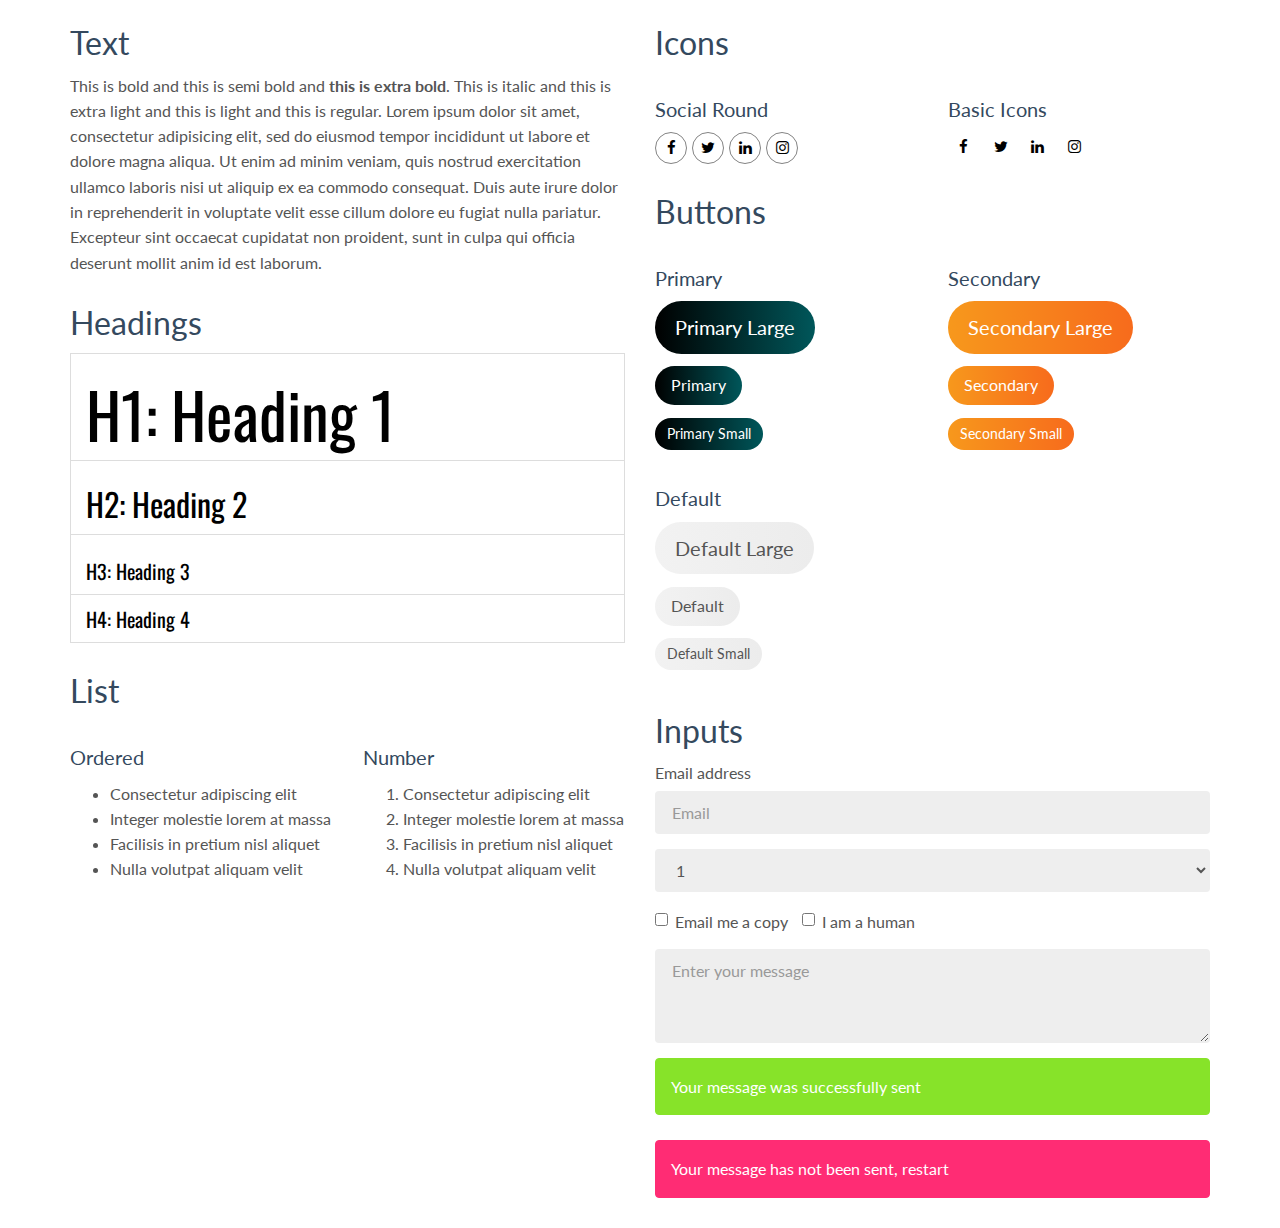
==== components.html @ 06202dc5 "Trusted Landscape Construction" ====
<!DOCTYPE html>
<html lang="en">

<head>
  <meta charset="UTF-8">
  <meta content="IE=edge" http-equiv="X-UA-Compatible">
  <meta content="width=device-width,initial-scale=1" name="viewport">
  <meta content="description" name="description">
  <meta name="google" content="notranslate" />
  <meta content="Mashup templates have been developped by Orson.io team" name="author">

  <!-- Disable tap highlight on IE -->
  <meta name="msapplication-tap-highlight" content="no">
  
  <link rel="apple-touch-icon" sizes="180x180" href="./assets/apple-icon-180x180.png">
  <link href="./assets/favicon.ico" rel="icon">

  <title>Title page</title>  

<link href="./main.d8e0d294.css" rel="stylesheet"></head>

<body class="white">


<!-- Add your site or app content here -->
  <div class="container">
    <div class="row">
      <div class="col-xs-12 col-md-6">

        <div class="template-example">
          <h2 class="template-title-example">Text</h2>
          <p>This is bold and this is semi bold and <b>this is extra bold</b>. This is italic and this is extra light and this is light
          and this is regular. Lorem ipsum dolor sit amet, consectetur adipisicing elit, sed do eiusmod
          tempor incididunt ut labore et dolore magna aliqua. Ut enim ad minim veniam,
          quis nostrud exercitation ullamco laboris nisi ut aliquip ex ea commodo
          consequat. Duis aute irure dolor in reprehenderit in voluptate velit esse
          cillum dolore eu fugiat nulla pariatur. Excepteur sint occaecat cupidatat non
          proident, sunt in culpa qui officia deserunt mollit anim id est laborum.
          </p>
        </div>

        <div class="template-example">
          <h2 class="template-title-example">Headings</h2>
          
          <table class="table table-bordered">
            <tr><td><h1>H1: Heading 1</h1></td></tr>
            <tr><td><h2>H2: Heading 2</h2></td></tr>
            <tr><td><h3>H3: Heading 3</h3></td></tr>
            <tr><td><h4>H4: Heading 4</h4></td></tr>
          </table>
          
        </div>

        
        <div class="template-example">
          <h2 class="template-title-example">List</h2>
          <div class="row">
            <div class="col-md-6">
              <h3 class="template-title-example">Ordered</h3>
              <ul>
                <li>Consectetur adipiscing elit</li>
                <li>Integer molestie lorem at massa</li>
                <li>Facilisis in pretium nisl aliquet</li>
                <li>Nulla volutpat aliquam velit</li>
              </ul>
            </div>
            <div class="col-md-6">
              <h3 class="template-title-example">Number</h3>
              <ol>
                <li>Consectetur adipiscing elit</li>
                <li>Integer molestie lorem at massa</li>
                <li>Facilisis in pretium nisl aliquet</li>
                <li>Nulla volutpat aliquam velit</li>
              </ol>
            </div>
          </div>
        </div>
        
      </div>

      <div class="col-xs-12 col-md-6">
        <div class="template-example">
          <h2 class="template-title-example">Icons</h2>
          
          <div class="row">
            <div class="col-md-6">
              <h3 class="template-title-example">Social Round</h2>
              <ul class="list-icons">
                <li>
                  <a href="" class="social-round-icon fa-icon">
                    <i class="fa fa-facebook"></i>
                  </a>
                </li>
                <li>
                  <a href="" class="social-round-icon fa-icon">
                    <i class="fa fa-twitter"></i>
                  </a>
                </li>
                <li>
                  <a href="" class="social-round-icon fa-icon">
                    <i class="fa fa-linkedin"></i>
                  </a>
                </li>
                <li>
                  <a href="" class="social-round-icon fa-icon">
                    <i class="fa fa-instagram"></i>
                  </a>
                </li>
              </ul>
            </div>
            <div class="col-md-6">
               <h3 class="template-title-example">Basic Icons</h2>
                <ul class="list-icons">
                  <li>
                    <span class="fa-icon">
                      <i class="fa fa-facebook"></i>
                    </span>
                  </li>
                  <li>
                    <span class="fa-icon">
                      <i class="fa fa-twitter"></i>
                    </span>
                  </li>
                  <li>
                    <span class="fa-icon">
                      <i class="fa fa-linkedin"></i>
                    </span>
                  </li>
                  <li>
                    <span class="fa-icon">
                      <i class="fa fa-instagram"></i>
                    </span>
                  </li>
                </ul>
            </div>

          </div>


          


        </div>

        <div class="template-example">
          <h2 class="template-title-example">Buttons</h2>
          <div class="row">
            <div class="col-md-6">
              <h3 class="template-title-example">Primary</h2>
              <div class="row">
                  <div class="col-md-6">
                  <p><a href="" class="btn btn-primary btn-lg">Primary Large</a></p>
                  <p><a href="" class="btn btn-primary">Primary </a></p>
                  <p><a href="" class="btn btn-primary btn-sm">Primary Small</a></p>
                </div>
              </div>

              <h3 class="template-title-example">Default</h2>
              <div class="row">
                  <div class="col-md-6">
                  <p><a href="" class="btn btn-default btn-lg">Default Large</a></p>
                  <p><a href="" class="btn btn-default">Default </a></p>
                  <p><a href="" class="btn btn-default btn-sm">Default Small</a></p>
                </div>
              </div>

            </div>

            <div class="col-md-6">
              <h3 class="template-title-example">Secondary</h2>
              <div class="row">
                  <div class="col-md-6">
                  <p><a href="" class="btn btn-info btn-lg">Secondary Large</a></p>
                  <p><a href="" class="btn btn-info">Secondary </a></p>
                  <p><a href="" class="btn btn-info btn-sm">Secondary Small</a></p>
                </div>
              </div>
            </div>
          </div>
        </div>
        
        <div class="template-example">
          <h2 class="template-title-example">Inputs</h2>

            <div class="form-group">
              <label for="exampleInputEmail1">Email address</label>
              <input type="email" class="form-control" id="exampleInputEmail1" placeholder="Email">
            </div>

            <div class="form-group">
              <select class="form-control">
                <option>1</option>
                <option>2</option>
                <option>3</option>
                <option>4</option>
                <option>5</option>
              </select>
            </div>

            <div class="form-group">
              <label class="checkbox-inline">
                <input 
                type="checkbox" id="inlineCheckbox1" value="option1"> Email me a copy
              </label>
              <label class="checkbox-inline">
                <input type="checkbox" id="inlineCheckbox2" value="option2"> I am a human
              </label>
            </div>

            <div class="form-group">
              <textarea class="form-control" rows="3" placeholder="Enter your message"></textarea>
            </div>
            
            <div class="alert alert-success" role="alert">Your message was successfully sent</div>
            <div class="alert alert-danger" role="alert">Your message has not been sent, restart</div>
        </div>




      </div>
    </div>
  </div>

<script type="text/javascript" src="./main.bc58148c.js"></script>
---- main.d8e0d294.css ----
@import url(https://fonts.googleapis.com/css?family=Lato:400,700|Oswald);
@import url(https://maxcdn.bootstrapcdn.com/font-awesome/4.7.0/css/font-awesome.min.css);

/*!
 * Bootstrap v3.3.7 (http://getbootstrap.com)
 * Copyright 2011-2016 Twitter, Inc.
 * Licensed under MIT (https://github.com/twbs/bootstrap/blob/master/LICENSE)
 */


/*! normalize.css v3.0.3 | MIT License | github.com/necolas/normalize.css */

html {
    font-family: sans-serif;
    -ms-text-size-adjust: 100%;
    -webkit-text-size-adjust: 100%
}

body {
    margin: 0
}

article,
aside,
details,
figcaption,
figure,
footer,
header,
hgroup,
main,
menu,
nav,
section,
summary {
    display: block
}

audio,
canvas,
progress,
video {
    display: inline-block;
    vertical-align: baseline
}

audio:not([controls]) {
    display: none;
    height: 0
}

[hidden],
template {
    display: none
}

a {
    background-color: transparent
}

a:active,
a:hover {
    outline: 0
}

abbr[title] {
    border-bottom: 1px dotted
}

b,
strong {
    font-weight: 700
}

dfn {
    font-style: italic
}

h1 {
    font-size: 2em;
    margin: .67em 0
}

mark {
    background: #ff0;
    color: #000
}

small {
    font-size: 80%
}

sub,
sup {
    font-size: 75%;
    line-height: 0;
    position: relative;
    vertical-align: baseline
}

sup {
    top: -.5em
}

sub {
    bottom: -.25em
}

img {
    border: 0
}

svg:not(:root) {
    overflow: hidden
}

figure {
    margin: 1em 40px
}

hr {
    box-sizing: content-box;
    height: 0
}

pre {
    overflow: auto
}

code,
kbd,
pre,
samp {
    font-family: monospace, monospace;
    font-size: 1em
}

button,
input,
optgroup,
select,
textarea {
    color: inherit;
    font: inherit;
    margin: 0
}

button {
    overflow: visible
}

button,
select {
    text-transform: none
}

button,
html input[type=button],
input[type=reset],
input[type=submit] {
    -webkit-appearance: button;
    cursor: pointer
}

button[disabled],
html input[disabled] {
    cursor: default
}

button::-moz-focus-inner,
input::-moz-focus-inner {
    border: 0;
    padding: 0
}

input {
    line-height: normal
}

input[type=checkbox],
input[type=radio] {
    box-sizing: border-box;
    padding: 0
}

input[type=number]::-webkit-inner-spin-button,
input[type=number]::-webkit-outer-spin-button {
    height: auto
}

input[type=search] {
    -webkit-appearance: textfield;
    box-sizing: content-box
}

input[type=search]::-webkit-search-cancel-button,
input[type=search]::-webkit-search-decoration {
    -webkit-appearance: none
}

fieldset {
    border: 1px solid silver;
    margin: 0 2px;
    padding: .35em .625em .75em
}

textarea {
    overflow: auto
}

optgroup {
    font-weight: 700
}

table {
    border-collapse: collapse;
    border-spacing: 0
}

td,
th {
    padding: 0
}


/*! Source: https://github.com/h5bp/html5-boilerplate/blob/master/src/css/main.css */

@media print {
    *,
    :after,
    :before {
        background: transparent!important;
        color: #000!important;
        box-shadow: none!important;
        text-shadow: none!important
    }
    a,
    a:visited {
        text-decoration: underline
    }
    a[href]:after {
        content: " (" attr(href) ")"
    }
    abbr[title]:after {
        content: " (" attr(title) ")"
    }
    a[href^="#"]:after,
    a[href^="javascript:"]:after {
        content: ""
    }
    blockquote,
    pre {
        border: 1px solid #999;
        page-break-inside: avoid
    }
    thead {
        display: table-header-group
    }
    img,
    tr {
        page-break-inside: avoid
    }
    img {
        max-width: 100%!important
    }
    h2,
    h3,
    p {
        orphans: 3;
        widows: 3
    }
    h2,
    h3 {
        page-break-after: avoid
    }
    .navbar {
        display: none
    }
    .btn>.caret,
    .dropup>.btn>.caret {
        border-top-color: #000!important
    }
    .label {
        border: 1px solid #000
    }
    .table {
        border-collapse: collapse!important
    }
    .table td,
    .table th {
        background-color: #fff!important
    }
    .table-bordered td,
    .table-bordered th {
        border: 1px solid #ddd!important
    }
}

*,
:after,
:before {
    -webkit-box-sizing: border-box;
    -moz-box-sizing: border-box;
    box-sizing: border-box
}

html {
    font-size: 10px;
    -webkit-tap-highlight-color: transparent
}

body {
    font-family: Lato, Helvetica, Arial, sans-serif;
    font-size: 16px;
    line-height: 1.58;
    color: #555;
    background-color: #fff
}

button,
input,
select,
textarea {
    font-family: inherit;
    font-size: inherit;
    line-height: inherit
}

a {
    color: #ff0060;
    text-decoration: none
}

a:focus,
a:hover {
    color: #b30043;
    text-decoration: underline
}

a:focus {
    outline: 5px auto -webkit-focus-ring-color;
    outline-offset: -2px
}

figure {
    margin: 0
}

img {
    vertical-align: middle
}

.img-responsive {
    display: block;
    max-width: 100%;
    height: auto
}

.img-rounded {
    border-radius: 6px
}

.img-thumbnail {
    padding: 4px;
    line-height: 1.58;
    background-color: #fff;
    border: 1px solid #ddd;
    border-radius: 4px;
    -webkit-transition: all .2s ease-in-out;
    -o-transition: all .2s ease-in-out;
    transition: all .2s ease-in-out;
    display: inline-block;
    max-width: 100%;
    height: auto
}

.img-circle {
    border-radius: 50%
}

hr {
    margin-top: 25px;
    margin-bottom: 25px;
    border: 0;
    border-top: 1px solid #eee
}

.sr-only {
    position: absolute;
    width: 1px;
    height: 1px;
    margin: -1px;
    padding: 0;
    overflow: hidden;
    clip: rect(0, 0, 0, 0);
    border: 0
}

.sr-only-focusable:active,
.sr-only-focusable:focus {
    position: static;
    width: auto;
    height: auto;
    margin: 0;
    overflow: visible;
    clip: auto
}

[role=button] {
    cursor: pointer
}

.h1,
.h2,
.h3,
.h4,
.h5,
.h6,
h1,
h2,
h3,
h4,
h5,
h6 {
    font-family: Oswald, Helvetica, Arial, sans-serif;
    font-weight: 400;
    line-height: 1.1;
    color: #000
}

.h1 .small,
.h1 small,
.h2 .small,
.h2 small,
.h3 .small,
.h3 small,
.h4 .small,
.h4 small,
.h5 .small,
.h5 small,
.h6 .small,
.h6 small,
h1 .small,
h1 small,
h2 .small,
h2 small,
h3 .small,
h3 small,
h4 .small,
h4 small,
h5 .small,
h5 small,
h6 .small,
h6 small {
    font-weight: 400;
    line-height: 1;
    color: #777
}

.h1,
.h2,
.h3,
h1,
h2,
h3 {
    margin-top: 25px;
    margin-bottom: 12.5px
}

.h1 .small,
.h1 small,
.h2 .small,
.h2 small,
.h3 .small,
.h3 small,
h1 .small,
h1 small,
h2 .small,
h2 small,
h3 .small,
h3 small {
    font-size: 65%
}

.h4,
.h5,
.h6,
h4,
h5,
h6 {
    margin-top: 12.5px;
    margin-bottom: 12.5px
}

.h4 .small,
.h4 small,
.h5 .small,
.h5 small,
.h6 .small,
.h6 small,
h4 .small,
h4 small,
h5 .small,
h5 small,
h6 .small,
h6 small {
    font-size: 75%
}

.h1,
h1 {
    font-size: 63px
}

.h2,
h2 {
    font-size: 27px
}

.h3,
.h4,
h3,
h4 {
    font-size: 20px
}

.h5,
h5 {
    font-size: 18px
}

.h6,
h6 {
    font-size: 14px
}

p {
    margin: 0 0 12.5px
}

.lead {
    margin-bottom: 25px;
    font-size: 18px;
    font-weight: 300;
    line-height: 1.4
}

@media (min-width:768px) {
    .lead {
        font-size: 24px
    }
}

.small,
small {
    font-size: 87%
}

.mark,
mark {
    background-color: #fcf8e3;
    padding: .2em
}

.text-left {
    text-align: left
}

.text-right {
    text-align: right
}

.text-center {
    text-align: center
}

.text-justify {
    text-align: justify
}

.text-nowrap {
    white-space: nowrap
}

.text-lowercase {
    text-transform: lowercase
}

.initialism,
.text-uppercase {
    text-transform: uppercase
}

.text-capitalize {
    text-transform: capitalize
}

.text-muted {
    color: #777
}

.text-primary {
    color: #ff0060
}

a.text-primary:focus,
a.text-primary:hover {
    color: #cc004d
}

.text-success {
    color: #fff
}

a.text-success:focus,
a.text-success:hover {
    color: #e6e6e6
}

.text-info {
    color: #31708f
}

a.text-info:focus,
a.text-info:hover {
    color: #245269
}

.text-warning {
    color: #8a6d3b
}

a.text-warning:focus,
a.text-warning:hover {
    color: #66512c
}

.text-danger {
    color: #fff
}

a.text-danger:focus,
a.text-danger:hover {
    color: #e6e6e6
}

.bg-primary {
    color: #fff;
    background-color: #ff0060
}

a.bg-primary:focus,
a.bg-primary:hover {
    background-color: #cc004d
}

.bg-success {
    background-color: #87e329
}

a.bg-success:focus,
a.bg-success:hover {
    background-color: #6dc019
}

.bg-info {
    background-color: #d9edf7
}

a.bg-info:focus,
a.bg-info:hover {
    background-color: #afd9ee
}

.bg-warning {
    background-color: #fcf8e3
}

a.bg-warning:focus,
a.bg-warning:hover {
    background-color: #f7ecb5
}

.bg-danger {
    background-color: #ff2c74
}

a.bg-danger:focus,
a.bg-danger:hover {
    background-color: #f80055
}

.page-header {
    padding-bottom: 11.5px;
    margin: 50px 0 25px;
    border-bottom: 1px solid #eee
}

ol,
ul {
    margin-top: 0;
    margin-bottom: 12.5px
}

ol ol,
ol ul,
ul ol,
ul ul {
    margin-bottom: 0
}

.list-inline,
.list-unstyled {
    padding-left: 0;
    list-style: none
}

.list-inline {
    margin-left: -5px
}

.list-inline>li {
    display: inline-block;
    padding-left: 5px;
    padding-right: 5px
}

dl {
    margin-top: 0;
    margin-bottom: 25px
}

dd,
dt {
    line-height: 1.58
}

dt {
    font-weight: 700
}

dd {
    margin-left: 0
}

.dl-horizontal dd:after,
.dl-horizontal dd:before {
    content: " ";
    display: table
}

.dl-horizontal dd:after {
    clear: both
}

@media (min-width:768px) {
    .dl-horizontal dt {
        float: left;
        width: 160px;
        clear: left;
        text-align: right;
        overflow: hidden;
        text-overflow: ellipsis;
        white-space: nowrap
    }
    .dl-horizontal dd {
        margin-left: 180px
    }
}

abbr[data-original-title],
abbr[title] {
    cursor: help;
    border-bottom: 1px dotted #777
}

.initialism {
    font-size: 90%
}

blockquote {
    padding: 12.5px 25px;
    margin: 0 0 25px;
    font-size: 20px;
    border-left: 5px solid #eee
}

blockquote ol:last-child,
blockquote p:last-child,
blockquote ul:last-child {
    margin-bottom: 0
}

blockquote .small,
blockquote footer,
blockquote small {
    display: block;
    font-size: 80%;
    line-height: 1.58;
    color: #777
}

blockquote .small:before,
blockquote footer:before,
blockquote small:before {
    content: "\2014   \A0"
}

.blockquote-reverse,
blockquote.pull-right {
    padding-right: 15px;
    padding-left: 0;
    border-right: 5px solid #eee;
    border-left: 0;
    text-align: right
}

.blockquote-reverse .small:before,
.blockquote-reverse footer:before,
.blockquote-reverse small:before,
blockquote.pull-right .small:before,
blockquote.pull-right footer:before,
blockquote.pull-right small:before {
    content: ""
}

.blockquote-reverse .small:after,
.blockquote-reverse footer:after,
.blockquote-reverse small:after,
blockquote.pull-right .small:after,
blockquote.pull-right footer:after,
blockquote.pull-right small:after {
    content: "\A0   \2014"
}

address {
    margin-bottom: 25px;
    font-style: normal;
    line-height: 1.58
}

code,
kbd,
pre,
samp {
    font-family: Menlo, Monaco, Consolas, Courier New, monospace
}

code {
    color: #c7254e;
    background-color: #f9f2f4;
    border-radius: 4px
}

code,
kbd {
    padding: 2px 4px;
    font-size: 90%
}

kbd {
    color: #fff;
    background-color: #333;
    border-radius: 3px;
    box-shadow: inset 0 -1px 0 rgba(0, 0, 0, .25)
}

kbd kbd {
    padding: 0;
    font-size: 100%;
    font-weight: 700;
    box-shadow: none
}

pre {
    display: block;
    padding: 12px;
    margin: 0 0 12.5px;
    font-size: 15px;
    line-height: 1.58;
    word-break: break-all;
    word-wrap: break-word;
    color: #333;
    background-color: #f5f5f5;
    border: 1px solid #ccc;
    border-radius: 4px
}

pre code {
    padding: 0;
    font-size: inherit;
    color: inherit;
    white-space: pre-wrap;
    background-color: transparent;
    border-radius: 0
}

.pre-scrollable {
    max-height: 340px;
    overflow-y: scroll
}

.container {
    margin-right: auto;
    margin-left: auto;
    padding-left: 15px;
    padding-right: 15px
}

.container:after,
.container:before {
    content: " ";
    display: table
}

.container:after {
    clear: both
}

@media (min-width:768px) {
    .container {
        width: 750px
    }
}

@media (min-width:992px) {
    .container {
        width: 970px
    }
}

@media (min-width:1200px) {
    .container {
        width: 1170px
    }
}

.container-fluid {
    margin-right: auto;
    margin-left: auto;
    padding-left: 15px;
    padding-right: 15px
}

.container-fluid:after,
.container-fluid:before {
    content: " ";
    display: table
}

.container-fluid:after {
    clear: both
}

.row {
    margin-left: -15px;
    margin-right: -15px
}

.row:after,
.row:before {
    content: " ";
    display: table
}

.row:after {
    clear: both
}

.col-lg-1,
.col-lg-2,
.col-lg-3,
.col-lg-4,
.col-lg-5,
.col-lg-6,
.col-lg-7,
.col-lg-8,
.col-lg-9,
.col-lg-10,
.col-lg-11,
.col-lg-12,
.col-md-1,
.col-md-2,
.col-md-3,
.col-md-4,
.col-md-5,
.col-md-6,
.col-md-7,
.col-md-8,
.col-md-9,
.col-md-10,
.col-md-11,
.col-md-12,
.col-sm-1,
.col-sm-2,
.col-sm-3,
.col-sm-4,
.col-sm-5,
.col-sm-6,
.col-sm-7,
.col-sm-8,
.col-sm-9,
.col-sm-10,
.col-sm-11,
.col-sm-12,
.col-xs-1,
.col-xs-2,
.col-xs-3,
.col-xs-4,
.col-xs-5,
.col-xs-6,
.col-xs-7,
.col-xs-8,
.col-xs-9,
.col-xs-10,
.col-xs-11,
.col-xs-12 {
    position: relative;
    min-height: 1px;
    padding-left: 15px;
    padding-right: 15px
}

.col-xs-1,
.col-xs-2,
.col-xs-3,
.col-xs-4,
.col-xs-5,
.col-xs-6,
.col-xs-7,
.col-xs-8,
.col-xs-9,
.col-xs-10,
.col-xs-11,
.col-xs-12 {
    float: left
}

.col-xs-1 {
    width: 8.33333%
}

.col-xs-2 {
    width: 16.66667%
}

.col-xs-3 {
    width: 25%
}

.col-xs-4 {
    width: 33.33333%
}

.col-xs-5 {
    width: 41.66667%
}

.col-xs-6 {
    width: 50%
}

.col-xs-7 {
    width: 58.33333%
}

.col-xs-8 {
    width: 66.66667%
}

.col-xs-9 {
    width: 75%
}

.col-xs-10 {
    width: 83.33333%
}

.col-xs-11 {
    width: 91.66667%
}

.col-xs-12 {
    width: 100%
}

.col-xs-pull-0 {
    right: auto
}

.col-xs-pull-1 {
    right: 8.33333%
}

.col-xs-pull-2 {
    right: 16.66667%
}

.col-xs-pull-3 {
    right: 25%
}

.col-xs-pull-4 {
    right: 33.33333%
}

.col-xs-pull-5 {
    right: 41.66667%
}

.col-xs-pull-6 {
    right: 50%
}

.col-xs-pull-7 {
    right: 58.33333%
}

.col-xs-pull-8 {
    right: 66.66667%
}

.col-xs-pull-9 {
    right: 75%
}

.col-xs-pull-10 {
    right: 83.33333%
}

.col-xs-pull-11 {
    right: 91.66667%
}

.col-xs-pull-12 {
    right: 100%
}

.col-xs-push-0 {
    left: auto
}

.col-xs-push-1 {
    left: 8.33333%
}

.col-xs-push-2 {
    left: 16.66667%
}

.col-xs-push-3 {
    left: 25%
}

.col-xs-push-4 {
    left: 33.33333%
}

.col-xs-push-5 {
    left: 41.66667%
}

.col-xs-push-6 {
    left: 50%
}

.col-xs-push-7 {
    left: 58.33333%
}

.col-xs-push-8 {
    left: 66.66667%
}

.col-xs-push-9 {
    left: 75%
}

.col-xs-push-10 {
    left: 83.33333%
}

.col-xs-push-11 {
    left: 91.66667%
}

.col-xs-push-12 {
    left: 100%
}

.col-xs-offset-0 {
    margin-left: 0
}

.col-xs-offset-1 {
    margin-left: 8.33333%
}

.col-xs-offset-2 {
    margin-left: 16.66667%
}

.col-xs-offset-3 {
    margin-left: 25%
}

.col-xs-offset-4 {
    margin-left: 33.33333%
}

.col-xs-offset-5 {
    margin-left: 41.66667%
}

.col-xs-offset-6 {
    margin-left: 50%
}

.col-xs-offset-7 {
    margin-left: 58.33333%
}

.col-xs-offset-8 {
    margin-left: 66.66667%
}

.col-xs-offset-9 {
    margin-left: 75%
}

.col-xs-offset-10 {
    margin-left: 83.33333%
}

.col-xs-offset-11 {
    margin-left: 91.66667%
}

.col-xs-offset-12 {
    margin-left: 100%
}

@media (min-width:768px) {
    .col-sm-1,
    .col-sm-2,
    .col-sm-3,
    .col-sm-4,
    .col-sm-5,
    .col-sm-6,
    .col-sm-7,
    .col-sm-8,
    .col-sm-9,
    .col-sm-10,
    .col-sm-11,
    .col-sm-12 {
        float: left
    }
    .col-sm-1 {
        width: 8.33333%
    }
    .col-sm-2 {
        width: 16.66667%
    }
    .col-sm-3 {
        width: 25%
    }
    .col-sm-4 {
        width: 33.33333%
    }
    .col-sm-5 {
        width: 41.66667%
    }
    .col-sm-6 {
        width: 50%
    }
    .col-sm-7 {
        width: 58.33333%
    }
    .col-sm-8 {
        width: 66.66667%
    }
    .col-sm-9 {
        width: 75%
    }
    .col-sm-10 {
        width: 83.33333%
    }
    .col-sm-11 {
        width: 91.66667%
    }
    .col-sm-12 {
        width: 100%
    }
    .col-sm-pull-0 {
        right: auto
    }
    .col-sm-pull-1 {
        right: 8.33333%
    }
    .col-sm-pull-2 {
        right: 16.66667%
    }
    .col-sm-pull-3 {
        right: 25%
    }
    .col-sm-pull-4 {
        right: 33.33333%
    }
    .col-sm-pull-5 {
        right: 41.66667%
    }
    .col-sm-pull-6 {
        right: 50%
    }
    .col-sm-pull-7 {
        right: 58.33333%
    }
    .col-sm-pull-8 {
        right: 66.66667%
    }
    .col-sm-pull-9 {
        right: 75%
    }
    .col-sm-pull-10 {
        right: 83.33333%
    }
    .col-sm-pull-11 {
        right: 91.66667%
    }
    .col-sm-pull-12 {
        right: 100%
    }
    .col-sm-push-0 {
        left: auto
    }
    .col-sm-push-1 {
        left: 8.33333%
    }
    .col-sm-push-2 {
        left: 16.66667%
    }
    .col-sm-push-3 {
        left: 25%
    }
    .col-sm-push-4 {
        left: 33.33333%
    }
    .col-sm-push-5 {
        left: 41.66667%
    }
    .col-sm-push-6 {
        left: 50%
    }
    .col-sm-push-7 {
        left: 58.33333%
    }
    .col-sm-push-8 {
        left: 66.66667%
    }
    .col-sm-push-9 {
        left: 75%
    }
    .col-sm-push-10 {
        left: 83.33333%
    }
    .col-sm-push-11 {
        left: 91.66667%
    }
    .col-sm-push-12 {
        left: 100%
    }
    .col-sm-offset-0 {
        margin-left: 0
    }
    .col-sm-offset-1 {
        margin-left: 8.33333%
    }
    .col-sm-offset-2 {
        margin-left: 16.66667%
    }
    .col-sm-offset-3 {
        margin-left: 25%
    }
    .col-sm-offset-4 {
        margin-left: 33.33333%
    }
    .col-sm-offset-5 {
        margin-left: 41.66667%
    }
    .col-sm-offset-6 {
        margin-left: 50%
    }
    .col-sm-offset-7 {
        margin-left: 58.33333%
    }
    .col-sm-offset-8 {
        margin-left: 66.66667%
    }
    .col-sm-offset-9 {
        margin-left: 75%
    }
    .col-sm-offset-10 {
        margin-left: 83.33333%
    }
    .col-sm-offset-11 {
        margin-left: 91.66667%
    }
    .col-sm-offset-12 {
        margin-left: 100%
    }
}

@media (min-width:992px) {
    .col-md-1,
    .col-md-2,
    .col-md-3,
    .col-md-4,
    .col-md-5,
    .col-md-6,
    .col-md-7,
    .col-md-8,
    .col-md-9,
    .col-md-10,
    .col-md-11,
    .col-md-12 {
        float: left
    }
    .col-md-1 {
        width: 8.33333%
    }
    .col-md-2 {
        width: 16.66667%
    }
    .col-md-3 {
        width: 25%
    }
    .col-md-4 {
        width: 33.33333%
    }
    .col-md-5 {
        width: 41.66667%
    }
    .col-md-6 {
        width: 50%
    }
    .col-md-7 {
        width: 58.33333%
    }
    .col-md-8 {
        width: 66.66667%
    }
    .col-md-9 {
        width: 75%
    }
    .col-md-10 {
        width: 83.33333%
    }
    .col-md-11 {
        width: 91.66667%
    }
    .col-md-12 {
        width: 100%
    }
    .col-md-pull-0 {
        right: auto
    }
    .col-md-pull-1 {
        right: 8.33333%
    }
    .col-md-pull-2 {
        right: 16.66667%
    }
    .col-md-pull-3 {
        right: 25%
    }
    .col-md-pull-4 {
        right: 33.33333%
    }
    .col-md-pull-5 {
        right: 41.66667%
    }
    .col-md-pull-6 {
        right: 50%
    }
    .col-md-pull-7 {
        right: 58.33333%
    }
    .col-md-pull-8 {
        right: 66.66667%
    }
    .col-md-pull-9 {
        right: 75%
    }
    .col-md-pull-10 {
        right: 83.33333%
    }
    .col-md-pull-11 {
        right: 91.66667%
    }
    .col-md-pull-12 {
        right: 100%
    }
    .col-md-push-0 {
        left: auto
    }
    .col-md-push-1 {
        left: 8.33333%
    }
    .col-md-push-2 {
        left: 16.66667%
    }
    .col-md-push-3 {
        left: 25%
    }
    .col-md-push-4 {
        left: 33.33333%
    }
    .col-md-push-5 {
        left: 41.66667%
    }
    .col-md-push-6 {
        left: 50%
    }
    .col-md-push-7 {
        left: 58.33333%
    }
    .col-md-push-8 {
        left: 66.66667%
    }
    .col-md-push-9 {
        left: 75%
    }
    .col-md-push-10 {
        left: 83.33333%
    }
    .col-md-push-11 {
        left: 91.66667%
    }
    .col-md-push-12 {
        left: 100%
    }
    .col-md-offset-0 {
        margin-left: 0
    }
    .col-md-offset-1 {
        margin-left: 8.33333%
    }
    .col-md-offset-2 {
        margin-left: 16.66667%
    }
    .col-md-offset-3 {
        margin-left: 25%
    }
    .col-md-offset-4 {
        margin-left: 33.33333%
    }
    .col-md-offset-5 {
        margin-left: 41.66667%
    }
    .col-md-offset-6 {
        margin-left: 50%
    }
    .col-md-offset-7 {
        margin-left: 58.33333%
    }
    .col-md-offset-8 {
        margin-left: 66.66667%
    }
    .col-md-offset-9 {
        margin-left: 75%
    }
    .col-md-offset-10 {
        margin-left: 83.33333%
    }
    .col-md-offset-11 {
        margin-left: 91.66667%
    }
    .col-md-offset-12 {
        margin-left: 100%
    }
}

@media (min-width:1200px) {
    .col-lg-1,
    .col-lg-2,
    .col-lg-3,
    .col-lg-4,
    .col-lg-5,
    .col-lg-6,
    .col-lg-7,
    .col-lg-8,
    .col-lg-9,
    .col-lg-10,
    .col-lg-11,
    .col-lg-12 {
        float: left
    }
    .col-lg-1 {
        width: 8.33333%
    }
    .col-lg-2 {
        width: 16.66667%
    }
    .col-lg-3 {
        width: 25%
    }
    .col-lg-4 {
        width: 33.33333%
    }
    .col-lg-5 {
        width: 41.66667%
    }
    .col-lg-6 {
        width: 50%
    }
    .col-lg-7 {
        width: 58.33333%
    }
    .col-lg-8 {
        width: 66.66667%
    }
    .col-lg-9 {
        width: 75%
    }
    .col-lg-10 {
        width: 83.33333%
    }
    .col-lg-11 {
        width: 91.66667%
    }
    .col-lg-12 {
        width: 100%
    }
    .col-lg-pull-0 {
        right: auto
    }
    .col-lg-pull-1 {
        right: 8.33333%
    }
    .col-lg-pull-2 {
        right: 16.66667%
    }
    .col-lg-pull-3 {
        right: 25%
    }
    .col-lg-pull-4 {
        right: 33.33333%
    }
    .col-lg-pull-5 {
        right: 41.66667%
    }
    .col-lg-pull-6 {
        right: 50%
    }
    .col-lg-pull-7 {
        right: 58.33333%
    }
    .col-lg-pull-8 {
        right: 66.66667%
    }
    .col-lg-pull-9 {
        right: 75%
    }
    .col-lg-pull-10 {
        right: 83.33333%
    }
    .col-lg-pull-11 {
        right: 91.66667%
    }
    .col-lg-pull-12 {
        right: 100%
    }
    .col-lg-push-0 {
        left: auto
    }
    .col-lg-push-1 {
        left: 8.33333%
    }
    .col-lg-push-2 {
        left: 16.66667%
    }
    .col-lg-push-3 {
        left: 25%
    }
    .col-lg-push-4 {
        left: 33.33333%
    }
    .col-lg-push-5 {
        left: 41.66667%
    }
    .col-lg-push-6 {
        left: 50%
    }
    .col-lg-push-7 {
        left: 58.33333%
    }
    .col-lg-push-8 {
        left: 66.66667%
    }
    .col-lg-push-9 {
        left: 75%
    }
    .col-lg-push-10 {
        left: 83.33333%
    }
    .col-lg-push-11 {
        left: 91.66667%
    }
    .col-lg-push-12 {
        left: 100%
    }
    .col-lg-offset-0 {
        margin-left: 0
    }
    .col-lg-offset-1 {
        margin-left: 8.33333%
    }
    .col-lg-offset-2 {
        margin-left: 16.66667%
    }
    .col-lg-offset-3 {
        margin-left: 25%
    }
    .col-lg-offset-4 {
        margin-left: 33.33333%
    }
    .col-lg-offset-5 {
        margin-left: 41.66667%
    }
    .col-lg-offset-6 {
        margin-left: 50%
    }
    .col-lg-offset-7 {
        margin-left: 58.33333%
    }
    .col-lg-offset-8 {
        margin-left: 66.66667%
    }
    .col-lg-offset-9 {
        margin-left: 75%
    }
    .col-lg-offset-10 {
        margin-left: 83.33333%
    }
    .col-lg-offset-11 {
        margin-left: 91.66667%
    }
    .col-lg-offset-12 {
        margin-left: 100%
    }
}

table {
    background-color: transparent
}

caption {
    padding-top: 8px;
    padding-bottom: 8px;
    color: #777
}

caption,
th {
    text-align: left
}

.table {
    width: 100%;
    max-width: 100%;
    margin-bottom: 25px
}

.table>tbody>tr>td,
.table>tbody>tr>th,
.table>tfoot>tr>td,
.table>tfoot>tr>th,
.table>thead>tr>td,
.table>thead>tr>th {
    padding: 8px;
    line-height: 1.58;
    vertical-align: top;
    border-top: 1px solid #ddd
}

.table>thead>tr>th {
    vertical-align: bottom;
    border-bottom: 2px solid #ddd
}

.table>caption+thead>tr:first-child>td,
.table>caption+thead>tr:first-child>th,
.table>colgroup+thead>tr:first-child>td,
.table>colgroup+thead>tr:first-child>th,
.table>thead:first-child>tr:first-child>td,
.table>thead:first-child>tr:first-child>th {
    border-top: 0
}

.table>tbody+tbody {
    border-top: 2px solid #ddd
}

.table .table {
    background-color: #fff
}

.table-condensed>tbody>tr>td,
.table-condensed>tbody>tr>th,
.table-condensed>tfoot>tr>td,
.table-condensed>tfoot>tr>th,
.table-condensed>thead>tr>td,
.table-condensed>thead>tr>th {
    padding: 5px
}

.table-bordered,
.table-bordered>tbody>tr>td,
.table-bordered>tbody>tr>th,
.table-bordered>tfoot>tr>td,
.table-bordered>tfoot>tr>th,
.table-bordered>thead>tr>td,
.table-bordered>thead>tr>th {
    border: 1px solid #ddd
}

.table-bordered>thead>tr>td,
.table-bordered>thead>tr>th {
    border-bottom-width: 2px
}

.table-striped>tbody>tr:nth-of-type(odd) {
    background-color: #f9f9f9
}

.table-hover>tbody>tr:hover {
    background-color: #f5f5f5
}

table col[class*=col-] {
    position: static;
    float: none;
    display: table-column
}

table td[class*=col-],
table th[class*=col-] {
    position: static;
    float: none;
    display: table-cell
}

.table>tbody>tr.active>td,
.table>tbody>tr.active>th,
.table>tbody>tr>td.active,
.table>tbody>tr>th.active,
.table>tfoot>tr.active>td,
.table>tfoot>tr.active>th,
.table>tfoot>tr>td.active,
.table>tfoot>tr>th.active,
.table>thead>tr.active>td,
.table>thead>tr.active>th,
.table>thead>tr>td.active,
.table>thead>tr>th.active {
    background-color: #f5f5f5
}

.table-hover>tbody>tr.active:hover>td,
.table-hover>tbody>tr.active:hover>th,
.table-hover>tbody>tr:hover>.active,
.table-hover>tbody>tr>td.active:hover,
.table-hover>tbody>tr>th.active:hover {
    background-color: #e8e8e8
}

.table>tbody>tr.success>td,
.table>tbody>tr.success>th,
.table>tbody>tr>td.success,
.table>tbody>tr>th.success,
.table>tfoot>tr.success>td,
.table>tfoot>tr.success>th,
.table>tfoot>tr>td.success,
.table>tfoot>tr>th.success,
.table>thead>tr.success>td,
.table>thead>tr.success>th,
.table>thead>tr>td.success,
.table>thead>tr>th.success {
    background-color: #87e329
}

.table-hover>tbody>tr.success:hover>td,
.table-hover>tbody>tr.success:hover>th,
.table-hover>tbody>tr:hover>.success,
.table-hover>tbody>tr>td.success:hover,
.table-hover>tbody>tr>th.success:hover {
    background-color: #7ad61c
}

.table>tbody>tr.info>td,
.table>tbody>tr.info>th,
.table>tbody>tr>td.info,
.table>tbody>tr>th.info,
.table>tfoot>tr.info>td,
.table>tfoot>tr.info>th,
.table>tfoot>tr>td.info,
.table>tfoot>tr>th.info,
.table>thead>tr.info>td,
.table>thead>tr.info>th,
.table>thead>tr>td.info,
.table>thead>tr>th.info {
    background-color: #d9edf7
}

.table-hover>tbody>tr.info:hover>td,
.table-hover>tbody>tr.info:hover>th,
.table-hover>tbody>tr:hover>.info,
.table-hover>tbody>tr>td.info:hover,
.table-hover>tbody>tr>th.info:hover {
    background-color: #c4e3f3
}

.table>tbody>tr.warning>td,
.table>tbody>tr.warning>th,
.table>tbody>tr>td.warning,
.table>tbody>tr>th.warning,
.table>tfoot>tr.warning>td,
.table>tfoot>tr.warning>th,
.table>tfoot>tr>td.warning,
.table>tfoot>tr>th.warning,
.table>thead>tr.warning>td,
.table>thead>tr.warning>th,
.table>thead>tr>td.warning,
.table>thead>tr>th.warning {
    background-color: #fcf8e3
}

.table-hover>tbody>tr.warning:hover>td,
.table-hover>tbody>tr.warning:hover>th,
.table-hover>tbody>tr:hover>.warning,
.table-hover>tbody>tr>td.warning:hover,
.table-hover>tbody>tr>th.warning:hover {
    background-color: #faf2cc
}

.table>tbody>tr.danger>td,
.table>tbody>tr.danger>th,
.table>tbody>tr>td.danger,
.table>tbody>tr>th.danger,
.table>tfoot>tr.danger>td,
.table>tfoot>tr.danger>th,
.table>tfoot>tr>td.danger,
.table>tfoot>tr>th.danger,
.table>thead>tr.danger>td,
.table>thead>tr.danger>th,
.table>thead>tr>td.danger,
.table>thead>tr>th.danger {
    background-color: #ff2c74
}

.table-hover>tbody>tr.danger:hover>td,
.table-hover>tbody>tr.danger:hover>th,
.table-hover>tbody>tr:hover>.danger,
.table-hover>tbody>tr>td.danger:hover,
.table-hover>tbody>tr>th.danger:hover {
    background-color: #ff1363
}

.table-responsive {
    overflow-x: auto;
    min-height: .01%
}

@media screen and (max-width:767px) {
    .table-responsive {
        width: 100%;
        margin-bottom: 18.75px;
        overflow-y: hidden;
        -ms-overflow-style: -ms-autohiding-scrollbar;
        border: 1px solid #ddd
    }
    .table-responsive>.table {
        margin-bottom: 0
    }
    .table-responsive>.table>tbody>tr>td,
    .table-responsive>.table>tbody>tr>th,
    .table-responsive>.table>tfoot>tr>td,
    .table-responsive>.table>tfoot>tr>th,
    .table-responsive>.table>thead>tr>td,
    .table-responsive>.table>thead>tr>th {
        white-space: nowrap
    }
    .table-responsive>.table-bordered {
        border: 0
    }
    .table-responsive>.table-bordered>tbody>tr>td:first-child,
    .table-responsive>.table-bordered>tbody>tr>th:first-child,
    .table-responsive>.table-bordered>tfoot>tr>td:first-child,
    .table-responsive>.table-bordered>tfoot>tr>th:first-child,
    .table-responsive>.table-bordered>thead>tr>td:first-child,
    .table-responsive>.table-bordered>thead>tr>th:first-child {
        border-left: 0
    }
    .table-responsive>.table-bordered>tbody>tr>td:last-child,
    .table-responsive>.table-bordered>tbody>tr>th:last-child,
    .table-responsive>.table-bordered>tfoot>tr>td:last-child,
    .table-responsive>.table-bordered>tfoot>tr>th:last-child,
    .table-responsive>.table-bordered>thead>tr>td:last-child,
    .table-responsive>.table-bordered>thead>tr>th:last-child {
        border-right: 0
    }
    .table-responsive>.table-bordered>tbody>tr:last-child>td,
    .table-responsive>.table-bordered>tbody>tr:last-child>th,
    .table-responsive>.table-bordered>tfoot>tr:last-child>td,
    .table-responsive>.table-bordered>tfoot>tr:last-child>th {
        border-bottom: 0
    }
}

fieldset {
    margin: 0;
    min-width: 0
}

fieldset,
legend {
    padding: 0;
    border: 0
}

legend {
    display: block;
    width: 100%;
    margin-bottom: 25px;
    font-size: 24px;
    line-height: inherit;
    color: #333;
    border-bottom: 1px solid #e5e5e5
}

label {
    display: inline-block;
    max-width: 100%;
    margin-bottom: 5px;
    font-weight: 700
}

input[type=search] {
    -webkit-box-sizing: border-box;
    -moz-box-sizing: border-box;
    box-sizing: border-box
}

input[type=checkbox],
input[type=radio] {
    margin: 4px 0 0;
    margin-top: 1px\9;
    line-height: normal
}

input[type=file] {
    display: block
}

input[type=range] {
    display: block;
    width: 100%
}

select[multiple],
select[size] {
    height: auto
}

input[type=checkbox]:focus,
input[type=file]:focus,
input[type=radio]:focus {
    outline: 5px auto -webkit-focus-ring-color;
    outline-offset: -2px
}

output {
    padding-top: 9px
}

.form-control,
output {
    display: block;
    font-size: 16px;
    line-height: 1.58;
    color: #555
}

.form-control {
    width: 100%;
    height: 43px;
    padding: 8px 16px;
    background-color: #eee;
    background-image: none;
    border: 1px solid transparent;
    border-radius: 4px;
    -webkit-box-shadow: inset 0 1px 1px rgba(0, 0, 0, .075);
    box-shadow: inset 0 1px 1px rgba(0, 0, 0, .075);
    -webkit-transition: border-color .15s ease-in-out, box-shadow .15s ease-in-out;
    -o-transition: border-color ease-in-out .15s, box-shadow ease-in-out .15s;
    transition: border-color .15s ease-in-out, box-shadow .15s ease-in-out
}

.form-control:focus {
    border-color: #66afe9;
    -webkit-box-shadow: inset 0 1px 1px rgba(0, 0, 0, .075), 0 0 8px rgba(102, 175, 233, .6);
    box-shadow: inset 0 1px 1px rgba(0, 0, 0, .075), 0 0 8px rgba(102, 175, 233, .6)
}

.form-control::-moz-placeholder {
    color: #999;
    opacity: 1
}

.form-control:-ms-input-placeholder {
    color: #999
}

.form-control::-webkit-input-placeholder {
    color: #999
}

.form-control::-ms-expand {
    border: 0;
    background-color: transparent
}

.form-control[disabled],
.form-control[readonly],
fieldset[disabled] .form-control {
    background-color: #eee;
    opacity: 1
}

.form-control[disabled],
fieldset[disabled] .form-control {
    cursor: not-allowed
}

textarea.form-control {
    height: auto
}

input[type=search] {
    -webkit-appearance: none
}

@media screen and (-webkit-min-device-pixel-ratio:0) {
    input[type=date].form-control,
    input[type=datetime-local].form-control,
    input[type=month].form-control,
    input[type=time].form-control {
        line-height: 43px
    }
    .input-group-sm>.input-group-btn>input[type=date].btn,
    .input-group-sm>.input-group-btn>input[type=datetime-local].btn,
    .input-group-sm>.input-group-btn>input[type=month].btn,
    .input-group-sm>.input-group-btn>input[type=time].btn,
    .input-group-sm>input[type=date].form-control,
    .input-group-sm>input[type=date].input-group-addon,
    .input-group-sm>input[type=datetime-local].form-control,
    .input-group-sm>input[type=datetime-local].input-group-addon,
    .input-group-sm>input[type=month].form-control,
    .input-group-sm>input[type=month].input-group-addon,
    .input-group-sm>input[type=time].form-control,
    .input-group-sm>input[type=time].input-group-addon,
    .input-group-sm input[type=date],
    .input-group-sm input[type=datetime-local],
    .input-group-sm input[type=month],
    .input-group-sm input[type=time],
    input[type=date].input-sm,
    input[type=datetime-local].input-sm,
    input[type=month].input-sm,
    input[type=time].input-sm {
        line-height: 35px
    }
    .input-group-lg>.input-group-btn>input[type=date].btn,
    .input-group-lg>.input-group-btn>input[type=datetime-local].btn,
    .input-group-lg>.input-group-btn>input[type=month].btn,
    .input-group-lg>.input-group-btn>input[type=time].btn,
    .input-group-lg>input[type=date].form-control,
    .input-group-lg>input[type=date].input-group-addon,
    .input-group-lg>input[type=datetime-local].form-control,
    .input-group-lg>input[type=datetime-local].input-group-addon,
    .input-group-lg>input[type=month].form-control,
    .input-group-lg>input[type=month].input-group-addon,
    .input-group-lg>input[type=time].form-control,
    .input-group-lg>input[type=time].input-group-addon,
    .input-group-lg input[type=date],
    .input-group-lg input[type=datetime-local],
    .input-group-lg input[type=month],
    .input-group-lg input[type=time],
    input[type=date].input-lg,
    input[type=datetime-local].input-lg,
    input[type=month].input-lg,
    input[type=time].input-lg {
        line-height: 53px
    }
}

.form-group {
    margin-bottom: 15px
}

.checkbox,
.radio {
    position: relative;
    display: block;
    margin-top: 10px;
    margin-bottom: 10px
}

.checkbox label,
.radio label {
    min-height: 25px;
    padding-left: 20px;
    margin-bottom: 0;
    font-weight: 400;
    cursor: pointer
}

.checkbox-inline input[type=checkbox],
.checkbox input[type=checkbox],
.radio-inline input[type=radio],
.radio input[type=radio] {
    position: absolute;
    margin-left: -20px;
    margin-top: 4px\9
}

.checkbox+.checkbox,
.radio+.radio {
    margin-top: -5px
}

.checkbox-inline,
.radio-inline {
    position: relative;
    display: inline-block;
    padding-left: 20px;
    margin-bottom: 0;
    vertical-align: middle;
    font-weight: 400;
    cursor: pointer
}

.checkbox-inline+.checkbox-inline,
.radio-inline+.radio-inline {
    margin-top: 0;
    margin-left: 10px
}

.checkbox-inline.disabled,
.checkbox.disabled label,
.radio-inline.disabled,
.radio.disabled label,
fieldset[disabled] .checkbox-inline,
fieldset[disabled] .checkbox label,
fieldset[disabled] .radio-inline,
fieldset[disabled] .radio label,
fieldset[disabled] input[type=checkbox],
fieldset[disabled] input[type=radio],
input[type=checkbox].disabled,
input[type=checkbox][disabled],
input[type=radio].disabled,
input[type=radio][disabled] {
    cursor: not-allowed
}

.form-control-static {
    padding-top: 9px;
    padding-bottom: 9px;
    margin-bottom: 0;
    min-height: 41px
}

.form-control-static.input-lg,
.form-control-static.input-sm,
.input-group-lg>.form-control-static.form-control,
.input-group-lg>.form-control-static.input-group-addon,
.input-group-lg>.input-group-btn>.form-control-static.btn,
.input-group-sm>.form-control-static.form-control,
.input-group-sm>.form-control-static.input-group-addon,
.input-group-sm>.input-group-btn>.form-control-static.btn {
    padding-left: 0;
    padding-right: 0
}

.input-group-sm>.form-control,
.input-group-sm>.input-group-addon,
.input-group-sm>.input-group-btn>.btn,
.input-sm {
    height: 35px;
    padding: 6px 12px;
    font-size: 14px;
    line-height: 1.5;
    border-radius: 3px
}

.input-group-sm>.input-group-btn>select.btn,
.input-group-sm>select.form-control,
.input-group-sm>select.input-group-addon,
select.input-sm {
    height: 35px;
    line-height: 35px
}

.input-group-sm>.input-group-btn>select[multiple].btn,
.input-group-sm>.input-group-btn>textarea.btn,
.input-group-sm>select[multiple].form-control,
.input-group-sm>select[multiple].input-group-addon,
.input-group-sm>textarea.form-control,
.input-group-sm>textarea.input-group-addon,
select[multiple].input-sm,
textarea.input-sm {
    height: auto
}

.form-group-sm .form-control {
    height: 35px;
    padding: 6px 12px;
    font-size: 14px;
    line-height: 1.5;
    border-radius: 3px
}

.form-group-sm select.form-control {
    height: 35px;
    line-height: 35px
}

.form-group-sm select[multiple].form-control,
.form-group-sm textarea.form-control {
    height: auto
}

.form-group-sm .form-control-static {
    height: 35px;
    min-height: 39px;
    padding: 7px 12px;
    font-size: 14px;
    line-height: 1.5
}

.input-group-lg>.form-control,
.input-group-lg>.input-group-addon,
.input-group-lg>.input-group-btn>.btn,
.input-lg {
    height: 53px;
    padding: 12px 20px;
    font-size: 20px;
    line-height: 1.33333;
    border-radius: 6px
}

.input-group-lg>.input-group-btn>select.btn,
.input-group-lg>select.form-control,
.input-group-lg>select.input-group-addon,
select.input-lg {
    height: 53px;
    line-height: 53px
}

.input-group-lg>.input-group-btn>select[multiple].btn,
.input-group-lg>.input-group-btn>textarea.btn,
.input-group-lg>select[multiple].form-control,
.input-group-lg>select[multiple].input-group-addon,
.input-group-lg>textarea.form-control,
.input-group-lg>textarea.input-group-addon,
select[multiple].input-lg,
textarea.input-lg {
    height: auto
}

.form-group-lg .form-control {
    height: 53px;
    padding: 12px 20px;
    font-size: 20px;
    line-height: 1.33333;
    border-radius: 6px
}

.form-group-lg select.form-control {
    height: 53px;
    line-height: 53px
}

.form-group-lg select[multiple].form-control,
.form-group-lg textarea.form-control {
    height: auto
}

.form-group-lg .form-control-static {
    height: 53px;
    min-height: 45px;
    padding: 13px 20px;
    font-size: 20px;
    line-height: 1.33333
}

.has-feedback {
    position: relative
}

.has-feedback .form-control {
    padding-right: 53.75px
}

.form-control-feedback {
    position: absolute;
    top: 0;
    right: 0;
    z-index: 2;
    display: block;
    width: 43px;
    height: 43px;
    line-height: 43px;
    text-align: center;
    pointer-events: none
}

.form-group-lg .form-control+.form-control-feedback,
.input-group-lg+.form-control-feedback,
.input-group-lg>.form-control+.form-control-feedback,
.input-group-lg>.input-group-addon+.form-control-feedback,
.input-group-lg>.input-group-btn>.btn+.form-control-feedback,
.input-lg+.form-control-feedback {
    width: 53px;
    height: 53px;
    line-height: 53px
}

.form-group-sm .form-control+.form-control-feedback,
.input-group-sm+.form-control-feedback,
.input-group-sm>.form-control+.form-control-feedback,
.input-group-sm>.input-group-addon+.form-control-feedback,
.input-group-sm>.input-group-btn>.btn+.form-control-feedback,
.input-sm+.form-control-feedback {
    width: 35px;
    height: 35px;
    line-height: 35px
}

.has-success .checkbox,
.has-success .checkbox-inline,
.has-success.checkbox-inline label,
.has-success.checkbox label,
.has-success .control-label,
.has-success .help-block,
.has-success .radio,
.has-success .radio-inline,
.has-success.radio-inline label,
.has-success.radio label {
    color: #fff
}

.has-success .form-control {
    border-color: #fff;
    -webkit-box-shadow: inset 0 1px 1px rgba(0, 0, 0, .075);
    box-shadow: inset 0 1px 1px rgba(0, 0, 0, .075)
}

.has-success .form-control:focus {
    border-color: #e6e6e6;
    -webkit-box-shadow: inset 0 1px 1px rgba(0, 0, 0, .075), 0 0 6px #fff;
    box-shadow: inset 0 1px 1px rgba(0, 0, 0, .075), 0 0 6px #fff
}

.has-success .input-group-addon {
    color: #fff;
    border-color: #fff;
    background-color: #87e329
}

.has-success .form-control-feedback {
    color: #fff
}

.has-warning .checkbox,
.has-warning .checkbox-inline,
.has-warning.checkbox-inline label,
.has-warning.checkbox label,
.has-warning .control-label,
.has-warning .help-block,
.has-warning .radio,
.has-warning .radio-inline,
.has-warning.radio-inline label,
.has-warning.radio label {
    color: #8a6d3b
}

.has-warning .form-control {
    border-color: #8a6d3b;
    -webkit-box-shadow: inset 0 1px 1px rgba(0, 0, 0, .075);
    box-shadow: inset 0 1px 1px rgba(0, 0, 0, .075)
}

.has-warning .form-control:focus {
    border-color: #66512c;
    -webkit-box-shadow: inset 0 1px 1px rgba(0, 0, 0, .075), 0 0 6px #c0a16b;
    box-shadow: inset 0 1px 1px rgba(0, 0, 0, .075), 0 0 6px #c0a16b
}

.has-warning .input-group-addon {
    color: #8a6d3b;
    border-color: #8a6d3b;
    background-color: #fcf8e3
}

.has-warning .form-control-feedback {
    color: #8a6d3b
}

.has-error .checkbox,
.has-error .checkbox-inline,
.has-error.checkbox-inline label,
.has-error.checkbox label,
.has-error .control-label,
.has-error .help-block,
.has-error .radio,
.has-error .radio-inline,
.has-error.radio-inline label,
.has-error.radio label {
    color: #fff
}

.has-error .form-control {
    border-color: #fff;
    -webkit-box-shadow: inset 0 1px 1px rgba(0, 0, 0, .075);
    box-shadow: inset 0 1px 1px rgba(0, 0, 0, .075)
}

.has-error .form-control:focus {
    border-color: #e6e6e6;
    -webkit-box-shadow: inset 0 1px 1px rgba(0, 0, 0, .075), 0 0 6px #fff;
    box-shadow: inset 0 1px 1px rgba(0, 0, 0, .075), 0 0 6px #fff
}

.has-error .input-group-addon {
    color: #fff;
    border-color: #fff;
    background-color: #ff2c74
}

.has-error .form-control-feedback {
    color: #fff
}

.has-feedback label~.form-control-feedback {
    top: 30px
}

.has-feedback label.sr-only~.form-control-feedback {
    top: 0
}

.help-block {
    display: block;
    margin-top: 5px;
    margin-bottom: 10px;
    color: #959595
}

@media (min-width:768px) {
    .form-inline .form-group {
        display: inline-block;
        margin-bottom: 0;
        vertical-align: middle
    }
    .form-inline .form-control {
        display: inline-block;
        width: auto;
        vertical-align: middle
    }
    .form-inline .form-control-static {
        display: inline-block
    }
    .form-inline .input-group {
        display: inline-table;
        vertical-align: middle
    }
    .form-inline .input-group .form-control,
    .form-inline .input-group .input-group-addon,
    .form-inline .input-group .input-group-btn {
        width: auto
    }
    .form-inline .input-group>.form-control {
        width: 100%
    }
    .form-inline .control-label {
        margin-bottom: 0;
        vertical-align: middle
    }
    .form-inline .checkbox,
    .form-inline .radio {
        display: inline-block;
        margin-top: 0;
        margin-bottom: 0;
        vertical-align: middle
    }
    .form-inline .checkbox label,
    .form-inline .radio label {
        padding-left: 0
    }
    .form-inline .checkbox input[type=checkbox],
    .form-inline .radio input[type=radio] {
        position: relative;
        margin-left: 0
    }
    .form-inline .has-feedback .form-control-feedback {
        top: 0
    }
}

.form-horizontal .checkbox,
.form-horizontal .checkbox-inline,
.form-horizontal .radio,
.form-horizontal .radio-inline {
    margin-top: 0;
    margin-bottom: 0;
    padding-top: 9px
}

.form-horizontal .checkbox,
.form-horizontal .radio {
    min-height: 34px
}

.form-horizontal .form-group {
    margin-left: -15px;
    margin-right: -15px
}

.form-horizontal .form-group:after,
.form-horizontal .form-group:before {
    content: " ";
    display: table
}

.form-horizontal .form-group:after {
    clear: both
}

@media (min-width:768px) {
    .form-horizontal .control-label {
        text-align: right;
        margin-bottom: 0;
        padding-top: 9px
    }
}

.form-horizontal .has-feedback .form-control-feedback {
    right: 15px
}

@media (min-width:768px) {
    .form-horizontal .form-group-lg .control-label {
        padding-top: 13px;
        font-size: 20px
    }
}

@media (min-width:768px) {
    .form-horizontal .form-group-sm .control-label {
        padding-top: 7px;
        font-size: 14px
    }
}

.btn {
    display: inline-block;
    margin-bottom: 0;
    font-weight: 400;
    text-align: center;
    vertical-align: middle;
    touch-action: manipulation;
    cursor: pointer;
    background-image: none;
    border: 1px solid transparent;
    white-space: nowrap;
    padding: 8px 16px;
    font-size: 16px;
    line-height: 1.58;
    border-radius: 50px;
    -webkit-user-select: none;
    -moz-user-select: none;
    -ms-user-select: none;
    user-select: none
}

.btn.active.focus,
.btn.active:focus,
.btn.focus,
.btn:active.focus,
.btn:active:focus,
.btn:focus {
    outline: 5px auto -webkit-focus-ring-color;
    outline-offset: -2px
}

.btn.focus,
.btn:focus,
.btn:hover {
    color: #555;
    text-decoration: none
}

.btn.active,
.btn:active {
    outline: 0;
    background-image: none;
    -webkit-box-shadow: inset 0 3px 5px rgba(0, 0, 0, .125);
    box-shadow: inset 0 3px 5px rgba(0, 0, 0, .125)
}

.btn.disabled,
.btn[disabled],
fieldset[disabled] .btn {
    cursor: not-allowed;
    opacity: .65;
    filter: alpha(opacity=65);
    -webkit-box-shadow: none;
    box-shadow: none
}

a.btn.disabled,
fieldset[disabled] a.btn {
    pointer-events: none
}

.btn-default {
    color: #555;
    background-color: #fff;
    border-color: #ccc
}

.btn-default.focus,
.btn-default:focus {
    color: #555;
    background-color: #e6e6e6;
    border-color: #8c8c8c
}

.btn-default.active,
.btn-default:active,
.btn-default:hover,
.open>.btn-default.dropdown-toggle {
    color: #555;
    background-color: #e6e6e6;
    border-color: #adadad
}

.btn-default.active.focus,
.btn-default.active:focus,
.btn-default.active:hover,
.btn-default:active.focus,
.btn-default:active:focus,
.btn-default:active:hover,
.open>.btn-default.dropdown-toggle.focus,
.open>.btn-default.dropdown-toggle:focus,
.open>.btn-default.dropdown-toggle:hover {
    color: #555;
    background-color: #d4d4d4;
    border-color: #8c8c8c
}

.btn-default.active,
.btn-default:active,
.open>.btn-default.dropdown-toggle {
    background-image: none
}

.btn-default.disabled.focus,
.btn-default.disabled:focus,
.btn-default.disabled:hover,
.btn-default[disabled].focus,
.btn-default[disabled]:focus,
.btn-default[disabled]:hover,
fieldset[disabled] .btn-default.focus,
fieldset[disabled] .btn-default:focus,
fieldset[disabled] .btn-default:hover {
    background-color: #fff;
    border-color: #ccc
}

.btn-default .badge {
    color: #fff;
    background-color: #555
}

.btn-primary {
    color: #fff;
    background-color: #ffffff;
    border-color: #00adb4
}

.btn-primary.focus,
.btn-primary:focus {
    color: #fff;
    background-color: #00adb4;
    border-color: #ffffff
}

.btn-primary.active,
.btn-primary:active,
.btn-primary:hover,
.open>.btn-primary.dropdown-toggle {
    color: #fff;
    background-color: #00adb4;
    border-color: #c20049
}

.btn-primary.active.focus,
.btn-primary.active:focus,
.btn-primary.active:hover,
.btn-primary:active.focus,
.btn-primary:active:focus,
.btn-primary:active:hover,
.open>.btn-primary.dropdown-toggle.focus,
.open>.btn-primary.dropdown-toggle:focus,
.open>.btn-primary.dropdown-toggle:hover {
    color: #fff;
    background-color: #a8003f;
    border-color: #800030
}

.btn-primary.active,
.btn-primary:active,
.open>.btn-primary.dropdown-toggle {
    background-image: none
}

.btn-primary.disabled.focus,
.btn-primary.disabled:focus,
.btn-primary.disabled:hover,
.btn-primary[disabled].focus,
.btn-primary[disabled]:focus,
.btn-primary[disabled]:hover,
fieldset[disabled] .btn-primary.focus,
fieldset[disabled] .btn-primary:focus,
fieldset[disabled] .btn-primary:hover {
    background-color: #ff0060;
    border-color: #ff0060
}

.btn-primary .badge {
    color: #ff0060;
    background-color: #fff
}

.btn-success {
    color: #fff;
    background-color: #5cb85c;
    border-color: #5cb85c
}

.btn-success.focus,
.btn-success:focus {
    color: #fff;
    background-color: #449d44;
    border-color: #2d672d
}

.btn-success.active,
.btn-success:active,
.btn-success:hover,
.open>.btn-success.dropdown-toggle {
    color: #fff;
    background-color: #449d44;
    border-color: #419641
}

.btn-success.active.focus,
.btn-success.active:focus,
.btn-success.active:hover,
.btn-success:active.focus,
.btn-success:active:focus,
.btn-success:active:hover,
.open>.btn-success.dropdown-toggle.focus,
.open>.btn-success.dropdown-toggle:focus,
.open>.btn-success.dropdown-toggle:hover {
    color: #fff;
    background-color: #398439;
    border-color: #2d672d
}

.btn-success.active,
.btn-success:active,
.open>.btn-success.dropdown-toggle {
    background-image: none
}

.btn-success.disabled.focus,
.btn-success.disabled:focus,
.btn-success.disabled:hover,
.btn-success[disabled].focus,
.btn-success[disabled]:focus,
.btn-success[disabled]:hover,
fieldset[disabled] .btn-success.focus,
fieldset[disabled] .btn-success:focus,
fieldset[disabled] .btn-success:hover {
    background-color: #5cb85c;
    border-color: #5cb85c
}

.btn-success .badge {
    color: #5cb85c;
    background-color: #fff
}

.btn-info {
    color: #fff;
    background-color: #f7981c;
    border-color: #f7981c
}

.btn-info.focus,
.btn-info:focus {
    color: #fff;
    background-color: #d87e08;
    border-color: #8e5305
}

.btn-info.active,
.btn-info:active,
.btn-info:hover,
.open>.btn-info.dropdown-toggle {
    color: #fff;
    background-color: #d87e08;
    border-color: #cf7807
}

.btn-info.active.focus,
.btn-info.active:focus,
.btn-info.active:hover,
.btn-info:active.focus,
.btn-info:active:focus,
.btn-info:active:hover,
.open>.btn-info.dropdown-toggle.focus,
.open>.btn-info.dropdown-toggle:focus,
.open>.btn-info.dropdown-toggle:hover {
    color: #fff;
    background-color: #b66a06;
    border-color: #8e5305
}

.btn-info.active,
.btn-info:active,
.open>.btn-info.dropdown-toggle {
    background-image: none
}

.btn-info.disabled.focus,
.btn-info.disabled:focus,
.btn-info.disabled:hover,
.btn-info[disabled].focus,
.btn-info[disabled]:focus,
.btn-info[disabled]:hover,
fieldset[disabled] .btn-info.focus,
fieldset[disabled] .btn-info:focus,
fieldset[disabled] .btn-info:hover {
    background-color: #f7981c;
    border-color: #f7981c
}

.btn-info .badge {
    color: #f7981c;
    background-color: #fff
}

.btn-warning {
    color: #fff;
    background-color: #f0ad4e;
    border-color: #f0ad4e
}

.btn-warning.focus,
.btn-warning:focus {
    color: #fff;
    background-color: #ec971f;
    border-color: #b06d0f
}

.btn-warning.active,
.btn-warning:active,
.btn-warning:hover,
.open>.btn-warning.dropdown-toggle {
    color: #fff;
    background-color: #ec971f;
    border-color: #eb9316
}

.btn-warning.active.focus,
.btn-warning.active:focus,
.btn-warning.active:hover,
.btn-warning:active.focus,
.btn-warning:active:focus,
.btn-warning:active:hover,
.open>.btn-warning.dropdown-toggle.focus,
.open>.btn-warning.dropdown-toggle:focus,
.open>.btn-warning.dropdown-toggle:hover {
    color: #fff;
    background-color: #d58512;
    border-color: #b06d0f
}

.btn-warning.active,
.btn-warning:active,
.open>.btn-warning.dropdown-toggle {
    background-image: none
}

.btn-warning.disabled.focus,
.btn-warning.disabled:focus,
.btn-warning.disabled:hover,
.btn-warning[disabled].focus,
.btn-warning[disabled]:focus,
.btn-warning[disabled]:hover,
fieldset[disabled] .btn-warning.focus,
fieldset[disabled] .btn-warning:focus,
fieldset[disabled] .btn-warning:hover {
    background-color: #f0ad4e;
    border-color: #f0ad4e
}

.btn-warning .badge {
    color: #f0ad4e;
    background-color: #fff
}

.btn-danger {
    color: #fff;
    background-color: #d9534f;
    border-color: #d9534f
}

.btn-danger.focus,
.btn-danger:focus {
    color: #fff;
    background-color: #c9302c;
    border-color: #8b211e
}

.btn-danger.active,
.btn-danger:active,
.btn-danger:hover,
.open>.btn-danger.dropdown-toggle {
    color: #fff;
    background-color: #c9302c;
    border-color: #c12e2a
}

.btn-danger.active.focus,
.btn-danger.active:focus,
.btn-danger.active:hover,
.btn-danger:active.focus,
.btn-danger:active:focus,
.btn-danger:active:hover,
.open>.btn-danger.dropdown-toggle.focus,
.open>.btn-danger.dropdown-toggle:focus,
.open>.btn-danger.dropdown-toggle:hover {
    color: #fff;
    background-color: #ac2925;
    border-color: #8b211e
}

.btn-danger.active,
.btn-danger:active,
.open>.btn-danger.dropdown-toggle {
    background-image: none
}

.btn-danger.disabled.focus,
.btn-danger.disabled:focus,
.btn-danger.disabled:hover,
.btn-danger[disabled].focus,
.btn-danger[disabled]:focus,
.btn-danger[disabled]:hover,
fieldset[disabled] .btn-danger.focus,
fieldset[disabled] .btn-danger:focus,
fieldset[disabled] .btn-danger:hover {
    background-color: #d9534f;
    border-color: #d9534f
}

.btn-danger .badge {
    color: #d9534f;
    background-color: #fff
}

.btn-link {
    color: #ff0060;
    font-weight: 400;
    border-radius: 0
}

.btn-link,
.btn-link.active,
.btn-link:active,
.btn-link[disabled],
fieldset[disabled] .btn-link {
    background-color: transparent;
    -webkit-box-shadow: none;
    box-shadow: none
}

.btn-link,
.btn-link:active,
.btn-link:focus,
.btn-link:hover {
    border-color: transparent
}

.btn-link:focus,
.btn-link:hover {
    color: #b30043;
    text-decoration: underline;
    background-color: transparent
}

.btn-link[disabled]:focus,
.btn-link[disabled]:hover,
fieldset[disabled] .btn-link:focus,
fieldset[disabled] .btn-link:hover {
    color: #777;
    text-decoration: none
}

.btn-group-lg>.btn,
.btn-lg {
    padding: 12px 20px;
    font-size: 20px;
    line-height: 1.33333;
    border-radius: 50px
}

.btn-group-sm>.btn,
.btn-sm {
    padding: 6px 12px;
    font-size: 14px;
    line-height: 1.5;
    border-radius: 50px
}

.btn-group-xs>.btn,
.btn-xs {
    padding: 1px 5px;
    font-size: 14px;
    line-height: 1.5;
    border-radius: 50px
}

.btn-block {
    display: block;
    width: 100%
}

.btn-block+.btn-block {
    margin-top: 5px
}

input[type=button].btn-block,
input[type=reset].btn-block,
input[type=submit].btn-block {
    width: 100%
}

.fade {
    opacity: 0;
    -webkit-transition: opacity .15s linear;
    -o-transition: opacity .15s linear;
    transition: opacity .15s linear
}

.fade.in {
    opacity: 1
}

.collapse {
    display: none
}

.collapse.in {
    display: block
}

tr.collapse.in {
    display: table-row
}

tbody.collapse.in {
    display: table-row-group
}

.collapsing {
    position: relative;
    height: 0;
    overflow: hidden;
    -webkit-transition-property: height, visibility;
    transition-property: height, visibility;
    -webkit-transition-duration: .35s;
    transition-duration: .35s;
    -webkit-transition-timing-function: ease;
    transition-timing-function: ease
}

.caret {
    display: inline-block;
    width: 0;
    height: 0;
    margin-left: 2px;
    vertical-align: middle;
    border-top: 4px dashed;
    border-top: 4px solid\9;
    border-right: 4px solid transparent;
    border-left: 4px solid transparent
}

.dropdown,
.dropup {
    position: relative
}

.dropdown-toggle:focus {
    outline: 0
}

.dropdown-menu {
    position: absolute;
    top: 100%;
    left: 0;
    z-index: 1000;
    display: none;
    float: left;
    min-width: 160px;
    padding: 5px 0;
    margin: 2px 0 0;
    list-style: none;
    font-size: 16px;
    text-align: left;
    background-color: #fff;
    border: 1px solid #ccc;
    border: 1px solid rgba(0, 0, 0, .15);
    border-radius: 4px;
    -webkit-box-shadow: 0 6px 12px rgba(0, 0, 0, .175);
    box-shadow: 0 6px 12px rgba(0, 0, 0, .175);
    background-clip: padding-box
}

.dropdown-menu.pull-right {
    right: 0;
    left: auto
}

.dropdown-menu .divider {
    height: 1px;
    margin: 11.5px 0;
    overflow: hidden;
    background-color: #e5e5e5
}

.dropdown-menu>li>a {
    display: block;
    padding: 3px 20px;
    clear: both;
    font-weight: 400;
    line-height: 1.58;
    color: #333;
    white-space: nowrap
}

.dropdown-menu>li>a:focus,
.dropdown-menu>li>a:hover {
    text-decoration: none;
    color: #262626;
    background-color: #f5f5f5
}

.dropdown-menu>.active>a,
.dropdown-menu>.active>a:focus,
.dropdown-menu>.active>a:hover {
    color: #fff;
    text-decoration: none;
    outline: 0;
    background-color: #ff0060
}

.dropdown-menu>.disabled>a,
.dropdown-menu>.disabled>a:focus,
.dropdown-menu>.disabled>a:hover {
    color: #777
}

.dropdown-menu>.disabled>a:focus,
.dropdown-menu>.disabled>a:hover {
    text-decoration: none;
    background-color: transparent;
    background-image: none;
    filter: progid: DXImageTransform.Microsoft.gradient(enabled=false);
    cursor: not-allowed
}

.open>.dropdown-menu {
    display: block
}

.open>a {
    outline: 0
}

.dropdown-menu-right {
    left: auto;
    right: 0
}

.dropdown-menu-left {
    left: 0;
    right: auto
}

.dropdown-header {
    display: block;
    padding: 3px 20px;
    font-size: 14px;
    line-height: 1.58;
    color: #777;
    white-space: nowrap
}

.dropdown-backdrop {
    position: fixed;
    left: 0;
    right: 0;
    bottom: 0;
    top: 0;
    z-index: 990
}

.pull-right>.dropdown-menu {
    right: 0;
    left: auto
}

.dropup .caret,
.navbar-fixed-bottom .dropdown .caret {
    border-top: 0;
    border-bottom: 4px dashed;
    border-bottom: 4px solid\9;
    content: ""
}

.dropup .dropdown-menu,
.navbar-fixed-bottom .dropdown .dropdown-menu {
    top: auto;
    bottom: 100%;
    margin-bottom: 2px
}

@media (min-width:768px) {
    .navbar-right .dropdown-menu {
        right: 0;
        left: auto
    }
    .navbar-right .dropdown-menu-left {
        left: 0;
        right: auto
    }
}

.btn-group,
.btn-group-vertical {
    position: relative;
    display: inline-block;
    vertical-align: middle
}

.btn-group-vertical>.btn,
.btn-group>.btn {
    position: relative;
    float: left
}

.btn-group-vertical>.btn.active,
.btn-group-vertical>.btn:active,
.btn-group-vertical>.btn:focus,
.btn-group-vertical>.btn:hover,
.btn-group>.btn.active,
.btn-group>.btn:active,
.btn-group>.btn:focus,
.btn-group>.btn:hover {
    z-index: 2
}

.btn-group .btn+.btn,
.btn-group .btn+.btn-group,
.btn-group .btn-group+.btn,
.btn-group .btn-group+.btn-group {
    margin-left: -1px
}

.btn-toolbar {
    margin-left: -5px
}

.btn-toolbar:after,
.btn-toolbar:before {
    content: " ";
    display: table
}

.btn-toolbar:after {
    clear: both
}

.btn-toolbar .btn,
.btn-toolbar .btn-group,
.btn-toolbar .input-group {
    float: left
}

.btn-toolbar>.btn,
.btn-toolbar>.btn-group,
.btn-toolbar>.input-group {
    margin-left: 5px
}

.btn-group>.btn:not(:first-child):not(:last-child):not(.dropdown-toggle) {
    border-radius: 0
}

.btn-group>.btn:first-child {
    margin-left: 0
}

.btn-group>.btn:first-child:not(:last-child):not(.dropdown-toggle) {
    border-bottom-right-radius: 0;
    border-top-right-radius: 0
}

.btn-group>.btn:last-child:not(:first-child),
.btn-group>.dropdown-toggle:not(:first-child) {
    border-bottom-left-radius: 0;
    border-top-left-radius: 0
}

.btn-group>.btn-group {
    float: left
}

.btn-group>.btn-group:not(:first-child):not(:last-child)>.btn {
    border-radius: 0
}

.btn-group>.btn-group:first-child:not(:last-child)>.btn:last-child,
.btn-group>.btn-group:first-child:not(:last-child)>.dropdown-toggle {
    border-bottom-right-radius: 0;
    border-top-right-radius: 0
}

.btn-group>.btn-group:last-child:not(:first-child)>.btn:first-child {
    border-bottom-left-radius: 0;
    border-top-left-radius: 0
}

.btn-group .dropdown-toggle:active,
.btn-group.open .dropdown-toggle {
    outline: 0
}

.btn-group>.btn+.dropdown-toggle {
    padding-left: 8px;
    padding-right: 8px
}

.btn-group-lg.btn-group>.btn+.dropdown-toggle,
.btn-group>.btn-lg+.dropdown-toggle {
    padding-left: 12px;
    padding-right: 12px
}

.btn-group.open .dropdown-toggle {
    -webkit-box-shadow: inset 0 3px 5px rgba(0, 0, 0, .125);
    box-shadow: inset 0 3px 5px rgba(0, 0, 0, .125)
}

.btn-group.open .dropdown-toggle.btn-link {
    -webkit-box-shadow: none;
    box-shadow: none
}

.btn .caret {
    margin-left: 0
}

.btn-group-lg>.btn .caret,
.btn-lg .caret {
    border-width: 5px 5px 0;
    border-bottom-width: 0
}

.dropup .btn-group-lg>.btn .caret,
.dropup .btn-lg .caret {
    border-width: 0 5px 5px
}

.btn-group-vertical>.btn,
.btn-group-vertical>.btn-group,
.btn-group-vertical>.btn-group>.btn {
    display: block;
    float: none;
    width: 100%;
    max-width: 100%
}

.btn-group-vertical>.btn-group:after,
.btn-group-vertical>.btn-group:before {
    content: " ";
    display: table
}

.btn-group-vertical>.btn-group:after {
    clear: both
}

.btn-group-vertical>.btn-group>.btn {
    float: none
}

.btn-group-vertical>.btn+.btn,
.btn-group-vertical>.btn+.btn-group,
.btn-group-vertical>.btn-group+.btn,
.btn-group-vertical>.btn-group+.btn-group {
    margin-top: -1px;
    margin-left: 0
}

.btn-group-vertical>.btn:not(:first-child):not(:last-child) {
    border-radius: 0
}

.btn-group-vertical>.btn:first-child:not(:last-child) {
    border-top-right-radius: 50px;
    border-top-left-radius: 50px;
    border-bottom-right-radius: 0;
    border-bottom-left-radius: 0
}

.btn-group-vertical>.btn:last-child:not(:first-child) {
    border-top-right-radius: 0;
    border-top-left-radius: 0;
    border-bottom-right-radius: 50px;
    border-bottom-left-radius: 50px
}

.btn-group-vertical>.btn-group:not(:first-child):not(:last-child)>.btn {
    border-radius: 0
}

.btn-group-vertical>.btn-group:first-child:not(:last-child)>.btn:last-child,
.btn-group-vertical>.btn-group:first-child:not(:last-child)>.dropdown-toggle {
    border-bottom-right-radius: 0;
    border-bottom-left-radius: 0
}

.btn-group-vertical>.btn-group:last-child:not(:first-child)>.btn:first-child {
    border-top-right-radius: 0;
    border-top-left-radius: 0
}

.btn-group-justified {
    display: table;
    width: 100%;
    table-layout: fixed;
    border-collapse: separate
}

.btn-group-justified>.btn,
.btn-group-justified>.btn-group {
    float: none;
    display: table-cell;
    width: 1%
}

.btn-group-justified>.btn-group .btn {
    width: 100%
}

.btn-group-justified>.btn-group .dropdown-menu {
    left: auto
}

[data-toggle=buttons]>.btn-group>.btn input[type=checkbox],
[data-toggle=buttons]>.btn-group>.btn input[type=radio],
[data-toggle=buttons]>.btn input[type=checkbox],
[data-toggle=buttons]>.btn input[type=radio] {
    position: absolute;
    clip: rect(0, 0, 0, 0);
    pointer-events: none
}

.input-group {
    position: relative;
    display: table;
    border-collapse: separate
}

.input-group[class*=col-] {
    float: none;
    padding-left: 0;
    padding-right: 0
}

.input-group .form-control {
    position: relative;
    z-index: 2;
    float: left;
    width: 100%;
    margin-bottom: 0
}

.input-group .form-control:focus {
    z-index: 3
}

.input-group-addon,
.input-group-btn,
.input-group .form-control {
    display: table-cell
}

.input-group-addon:not(:first-child):not(:last-child),
.input-group-btn:not(:first-child):not(:last-child),
.input-group .form-control:not(:first-child):not(:last-child) {
    border-radius: 0
}

.input-group-addon,
.input-group-btn {
    width: 1%;
    white-space: nowrap;
    vertical-align: middle
}

.input-group-addon {
    padding: 8px 16px;
    font-size: 16px;
    font-weight: 400;
    line-height: 1;
    color: #555;
    text-align: center;
    background-color: #eee;
    border: 1px solid transparent;
    border-radius: 4px
}

.input-group-addon.input-sm,
.input-group-sm>.input-group-addon,
.input-group-sm>.input-group-btn>.input-group-addon.btn {
    padding: 6px 12px;
    font-size: 14px;
    border-radius: 3px
}

.input-group-addon.input-lg,
.input-group-lg>.input-group-addon,
.input-group-lg>.input-group-btn>.input-group-addon.btn {
    padding: 12px 20px;
    font-size: 20px;
    border-radius: 6px
}

.input-group-addon input[type=checkbox],
.input-group-addon input[type=radio] {
    margin-top: 0
}

.input-group-addon:first-child,
.input-group-btn:first-child>.btn,
.input-group-btn:first-child>.btn-group>.btn,
.input-group-btn:first-child>.dropdown-toggle,
.input-group-btn:last-child>.btn-group:not(:last-child)>.btn,
.input-group-btn:last-child>.btn:not(:last-child):not(.dropdown-toggle),
.input-group .form-control:first-child {
    border-bottom-right-radius: 0;
    border-top-right-radius: 0
}

.input-group-addon:first-child {
    border-right: 0
}

.input-group-addon:last-child,
.input-group-btn:first-child>.btn-group:not(:first-child)>.btn,
.input-group-btn:first-child>.btn:not(:first-child),
.input-group-btn:last-child>.btn,
.input-group-btn:last-child>.btn-group>.btn,
.input-group-btn:last-child>.dropdown-toggle,
.input-group .form-control:last-child {
    border-bottom-left-radius: 0;
    border-top-left-radius: 0
}

.input-group-addon:last-child {
    border-left: 0
}

.input-group-btn {
    font-size: 0;
    white-space: nowrap
}

.input-group-btn,
.input-group-btn>.btn {
    position: relative
}

.input-group-btn>.btn+.btn {
    margin-left: -1px
}

.input-group-btn>.btn:active,
.input-group-btn>.btn:focus,
.input-group-btn>.btn:hover {
    z-index: 2
}

.input-group-btn:first-child>.btn,
.input-group-btn:first-child>.btn-group {
    margin-right: -1px
}

.input-group-btn:last-child>.btn,
.input-group-btn:last-child>.btn-group {
    z-index: 2;
    margin-left: -1px
}

.nav {
    margin-bottom: 0;
    padding-left: 0;
    list-style: none
}

.nav:after,
.nav:before {
    content: " ";
    display: table
}

.nav:after {
    clear: both
}

.nav>li,
.nav>li>a {
    position: relative;
    display: block
}

.nav>li>a {
    padding: 10px 15px
}

.nav>li>a:focus,
.nav>li>a:hover {
    text-decoration: none;
    background-color: #eee
}

.nav>li.disabled>a {
    color: #777
}

.nav>li.disabled>a:focus,
.nav>li.disabled>a:hover {
    color: #777;
    text-decoration: none;
    background-color: transparent;
    cursor: not-allowed
}

.nav .open>a,
.nav .open>a:focus,
.nav .open>a:hover {
    background-color: #eee;
    border-color: #ff0060
}

.nav .nav-divider {
    height: 1px;
    margin: 11.5px 0;
    overflow: hidden;
    background-color: #e5e5e5
}

.nav>li>a>img {
    max-width: none
}

.nav-tabs {
    border-bottom: 1px solid #ddd
}

.nav-tabs>li {
    float: left;
    margin-bottom: -1px
}

.nav-tabs>li>a {
    margin-right: 2px;
    line-height: 1.58;
    border: 1px solid transparent;
    border-radius: 4px 4px 0 0
}

.nav-tabs>li>a:hover {
    border-color: #eee #eee #ddd
}

.nav-tabs>li.active>a,
.nav-tabs>li.active>a:focus,
.nav-tabs>li.active>a:hover {
    color: #555;
    background-color: #fff;
    border: 1px solid #ddd;
    border-bottom-color: transparent;
    cursor: default
}

.nav-pills>li {
    float: left
}

.nav-pills>li>a {
    border-radius: 4px
}

.nav-pills>li+li {
    margin-left: 2px
}

.nav-pills>li.active>a,
.nav-pills>li.active>a:focus,
.nav-pills>li.active>a:hover {
    color: #fff;
    background-color: #ff0060
}

.nav-stacked>li {
    float: none
}

.nav-stacked>li+li {
    margin-top: 2px;
    margin-left: 0
}

.nav-justified,
.nav-tabs.nav-justified {
    width: 100%
}

.nav-justified>li,
.nav-tabs.nav-justified>li {
    float: none
}

.nav-justified>li>a,
.nav-tabs.nav-justified>li>a {
    text-align: center;
    margin-bottom: 5px
}

.nav-justified>.dropdown .dropdown-menu {
    top: auto;
    left: auto
}

@media (min-width:768px) {
    .nav-justified>li,
    .nav-tabs.nav-justified>li {
        display: table-cell;
        width: 1%
    }
    .nav-justified>li>a,
    .nav-tabs.nav-justified>li>a {
        margin-bottom: 0
    }
}

.nav-tabs-justified,
.nav-tabs.nav-justified {
    border-bottom: 0
}

.nav-tabs-justified>li>a,
.nav-tabs.nav-justified>li>a {
    margin-right: 0;
    border-radius: 4px
}

.nav-tabs-justified>.active>a,
.nav-tabs-justified>.active>a:focus,
.nav-tabs-justified>.active>a:hover,
.nav-tabs.nav-justified>.active>a,
.nav-tabs.nav-justified>.active>a:focus,
.nav-tabs.nav-justified>.active>a:hover {
    border: 1px solid #ddd
}

@media (min-width:768px) {
    .nav-tabs-justified>li>a,
    .nav-tabs.nav-justified>li>a {
        border-bottom: 1px solid #ddd;
        border-radius: 4px 4px 0 0
    }
    .nav-tabs-justified>.active>a,
    .nav-tabs-justified>.active>a:focus,
    .nav-tabs-justified>.active>a:hover,
    .nav-tabs.nav-justified>.active>a,
    .nav-tabs.nav-justified>.active>a:focus,
    .nav-tabs.nav-justified>.active>a:hover {
        border-bottom-color: #fff
    }
}

.tab-content>.tab-pane {
    display: none
}

.tab-content>.active {
    display: block
}

.nav-tabs .dropdown-menu {
    margin-top: -1px;
    border-top-right-radius: 0;
    border-top-left-radius: 0
}

.navbar {
    position: relative;
    min-height: 50px;
    margin-bottom: 25px;
    border: 1px solid transparent
}

.navbar:after,
.navbar:before {
    content: " ";
    display: table
}

.navbar:after {
    clear: both
}

@media (min-width:768px) {
    .navbar {
        border-radius: 4px
    }
}

.navbar-header:after,
.navbar-header:before {
    content: " ";
    display: table
}

.navbar-header:after {
    clear: both
}

@media (min-width:768px) {
    .navbar-header {
        float: left
    }
}

.navbar-collapse {
    overflow-x: visible;
    padding-right: 15px;
    padding-left: 15px;
    border-top: 1px solid transparent;
    box-shadow: inset 0 1px 0 hsla(0, 0%, 100%, .1);
    -webkit-overflow-scrolling: touch
}

.navbar-collapse:after,
.navbar-collapse:before {
    content: " ";
    display: table
}

.navbar-collapse:after {
    clear: both
}

.navbar-collapse.in {
    overflow-y: auto
}

@media (min-width:768px) {
    .navbar-collapse {
        width: auto;
        border-top: 0;
        box-shadow: none
    }
    .navbar-collapse.collapse {
        display: block!important;
        height: auto!important;
        padding-bottom: 0;
        overflow: visible!important
    }
    .navbar-collapse.in {
        overflow-y: visible
    }
    .navbar-fixed-bottom .navbar-collapse,
    .navbar-fixed-top .navbar-collapse,
    .navbar-static-top .navbar-collapse {
        padding-left: 0;
        padding-right: 0
    }
}

.navbar-fixed-bottom .navbar-collapse,
.navbar-fixed-top .navbar-collapse {
    max-height: 340px
}

@media (max-device-width:480px) and (orientation:landscape) {
    .navbar-fixed-bottom .navbar-collapse,
    .navbar-fixed-top .navbar-collapse {
        max-height: 200px
    }
}

.container-fluid>.navbar-collapse,
.container-fluid>.navbar-header,
.container>.navbar-collapse,
.container>.navbar-header {
    margin-right: -15px;
    margin-left: -15px
}

@media (min-width:768px) {
    .container-fluid>.navbar-collapse,
    .container-fluid>.navbar-header,
    .container>.navbar-collapse,
    .container>.navbar-header {
        margin-right: 0;
        margin-left: 0
    }
}

.navbar-static-top {
    z-index: 1000;
    border-width: 0 0 1px
}

@media (min-width:768px) {
    .navbar-static-top {
        border-radius: 0
    }
}

.navbar-fixed-bottom,
.navbar-fixed-top {
    position: fixed;
    right: 0;
    left: 0;
    z-index: 1030
}

@media (min-width:768px) {
    .navbar-fixed-bottom,
    .navbar-fixed-top {
        border-radius: 0
    }
}

.navbar-fixed-top {
    top: 0;
    border-width: 0 0 1px
}

.navbar-fixed-bottom {
    bottom: 0;
    margin-bottom: 0;
    border-width: 1px 0 0
}

.navbar-brand {
    float: left;
    padding: 12.5px 15px;
    font-size: 20px;
    line-height: 25px;
    height: 50px
}

.navbar-brand:focus,
.navbar-brand:hover {
    text-decoration: none
}

.navbar-brand>img {
    display: block
}

@media (min-width:768px) {
    .navbar>.container-fluid .navbar-brand,
    .navbar>.container .navbar-brand {
        margin-left: -15px
    }
}

.navbar-toggle {
    position: relative;
    float: right;
    margin-right: 15px;
    padding: 9px 10px;
    margin-top: 8px;
    margin-bottom: 8px;
    background-color: transparent;
    background-image: none;
    border: 1px solid transparent;
    border-radius: 4px
}

.navbar-toggle:focus {
    outline: 0
}

.navbar-toggle .icon-bar {
    display: block;
    width: 22px;
    height: 2px;
    border-radius: 1px
}

.navbar-toggle .icon-bar+.icon-bar {
    margin-top: 4px
}

@media (min-width:768px) {
    .navbar-toggle {
        display: none
    }
}

.navbar-nav {
    margin: 6.25px -15px
}

.navbar-nav>li>a {
    padding-top: 10px;
    padding-bottom: 10px;
    line-height: 25px
}

@media (max-width:767px) {
    .navbar-nav .open .dropdown-menu {
        position: static;
        float: none;
        width: auto;
        margin-top: 0;
        background-color: transparent;
        border: 0;
        box-shadow: none
    }
    .navbar-nav .open .dropdown-menu .dropdown-header,
    .navbar-nav .open .dropdown-menu>li>a {
        padding: 5px 15px 5px 25px
    }
    .navbar-nav .open .dropdown-menu>li>a {
        line-height: 25px
    }
    .navbar-nav .open .dropdown-menu>li>a:focus,
    .navbar-nav .open .dropdown-menu>li>a:hover {
        background-image: none
    }
}

@media (min-width:768px) {
    .navbar-nav {
        float: left;
        margin: 0
    }
    .navbar-nav>li {
        float: left
    }
    .navbar-nav>li>a {
        padding-top: 12.5px;
        padding-bottom: 12.5px
    }
}

.navbar-form {
    margin: 3.5px -15px;
    padding: 10px 15px;
    border-top: 1px solid transparent;
    border-bottom: 1px solid transparent;
    -webkit-box-shadow: inset 0 1px 0 hsla(0, 0%, 100%, .1), 0 1px 0 hsla(0, 0%, 100%, .1);
    box-shadow: inset 0 1px 0 hsla(0, 0%, 100%, .1), 0 1px 0 hsla(0, 0%, 100%, .1)
}

@media (min-width:768px) {
    .navbar-form .form-group {
        display: inline-block;
        margin-bottom: 0;
        vertical-align: middle
    }
    .navbar-form .form-control {
        display: inline-block;
        width: auto;
        vertical-align: middle
    }
    .navbar-form .form-control-static {
        display: inline-block
    }
    .navbar-form .input-group {
        display: inline-table;
        vertical-align: middle
    }
    .navbar-form .input-group .form-control,
    .navbar-form .input-group .input-group-addon,
    .navbar-form .input-group .input-group-btn {
        width: auto
    }
    .navbar-form .input-group>.form-control {
        width: 100%
    }
    .navbar-form .control-label {
        margin-bottom: 0;
        vertical-align: middle
    }
    .navbar-form .checkbox,
    .navbar-form .radio {
        display: inline-block;
        margin-top: 0;
        margin-bottom: 0;
        vertical-align: middle
    }
    .navbar-form .checkbox label,
    .navbar-form .radio label {
        padding-left: 0
    }
    .navbar-form .checkbox input[type=checkbox],
    .navbar-form .radio input[type=radio] {
        position: relative;
        margin-left: 0
    }
    .navbar-form .has-feedback .form-control-feedback {
        top: 0
    }
}

@media (max-width:767px) {
    .navbar-form .form-group {
        margin-bottom: 5px
    }
    .navbar-form .form-group:last-child {
        margin-bottom: 0
    }
}

@media (min-width:768px) {
    .navbar-form {
        width: auto;
        border: 0;
        margin-left: 0;
        margin-right: 0;
        padding-top: 0;
        padding-bottom: 0;
        -webkit-box-shadow: none;
        box-shadow: none
    }
}

.navbar-nav>li>.dropdown-menu {
    margin-top: 0;
    border-top-right-radius: 0;
    border-top-left-radius: 0
}

.navbar-fixed-bottom .navbar-nav>li>.dropdown-menu {
    margin-bottom: 0;
    border-top-right-radius: 4px;
    border-top-left-radius: 4px;
    border-bottom-right-radius: 0;
    border-bottom-left-radius: 0
}

.navbar-btn {
    margin-top: 3.5px;
    margin-bottom: 3.5px
}

.btn-group-sm>.navbar-btn.btn,
.navbar-btn.btn-sm {
    margin-top: 7.5px;
    margin-bottom: 7.5px
}

.btn-group-xs>.navbar-btn.btn,
.navbar-btn.btn-xs {
    margin-top: 14px;
    margin-bottom: 14px
}

.navbar-text {
    margin-top: 12.5px;
    margin-bottom: 12.5px
}

@media (min-width:768px) {
    .navbar-text {
        float: left;
        margin-left: 15px;
        margin-right: 15px
    }
}

@media (min-width:768px) {
    .navbar-left {
        float: left!important
    }
    .navbar-right {
        float: right!important;
        margin-right: -15px
    }
    .navbar-right~.navbar-right {
        margin-right: 0
    }
}

.navbar-default {
    background-color: #f8f8f8;
    border-color: #e7e7e7
}

.navbar-default .navbar-brand {
    color: #777
}

.navbar-default .navbar-brand:focus,
.navbar-default .navbar-brand:hover {
    color: #5e5e5e;
    background-color: transparent
}

.navbar-default .navbar-nav>li>a,
.navbar-default .navbar-text {
    color: #777
}

.navbar-default .navbar-nav>li>a:focus,
.navbar-default .navbar-nav>li>a:hover {
    color: #333;
    background-color: transparent
}

.navbar-default .navbar-nav>.active>a,
.navbar-default .navbar-nav>.active>a:focus,
.navbar-default .navbar-nav>.active>a:hover {
    color: #555;
    background-color: #e7e7e7
}

.navbar-default .navbar-nav>.disabled>a,
.navbar-default .navbar-nav>.disabled>a:focus,
.navbar-default .navbar-nav>.disabled>a:hover {
    color: #ccc;
    background-color: transparent
}

.navbar-default .navbar-toggle {
    border-color: #ddd
}

.navbar-default .navbar-toggle:focus,
.navbar-default .navbar-toggle:hover {
    background-color: #ddd
}

.navbar-default .navbar-toggle .icon-bar {
    background-color: #888
}

.navbar-default .navbar-collapse,
.navbar-default .navbar-form {
    border-color: #e7e7e7
}

.navbar-default .navbar-nav>.open>a,
.navbar-default .navbar-nav>.open>a:focus,
.navbar-default .navbar-nav>.open>a:hover {
    background-color: #e7e7e7;
    color: #555
}

@media (max-width:767px) {
    .navbar-default .navbar-nav .open .dropdown-menu>li>a {
        color: #777
    }
    .navbar-default .navbar-nav .open .dropdown-menu>li>a:focus,
    .navbar-default .navbar-nav .open .dropdown-menu>li>a:hover {
        color: #333;
        background-color: transparent
    }
    .navbar-default .navbar-nav .open .dropdown-menu>.active>a,
    .navbar-default .navbar-nav .open .dropdown-menu>.active>a:focus,
    .navbar-default .navbar-nav .open .dropdown-menu>.active>a:hover {
        color: #555;
        background-color: #e7e7e7
    }
    .navbar-default .navbar-nav .open .dropdown-menu>.disabled>a,
    .navbar-default .navbar-nav .open .dropdown-menu>.disabled>a:focus,
    .navbar-default .navbar-nav .open .dropdown-menu>.disabled>a:hover {
        color: #ccc;
        background-color: transparent
    }
}

.navbar-default .navbar-link {
    color: #777
}

.navbar-default .navbar-link:hover {
    color: #333
}

.navbar-default .btn-link {
    color: #777
}

.navbar-default .btn-link:focus,
.navbar-default .btn-link:hover {
    color: #333
}

.navbar-default .btn-link[disabled]:focus,
.navbar-default .btn-link[disabled]:hover,
fieldset[disabled] .navbar-default .btn-link:focus,
fieldset[disabled] .navbar-default .btn-link:hover {
    color: #ccc
}

.navbar-inverse {
    background-color: #222;
    border-color: #090909
}

.navbar-inverse .navbar-brand {
    color: #9d9d9d
}

.navbar-inverse .navbar-brand:focus,
.navbar-inverse .navbar-brand:hover {
    color: #fff;
    background-color: transparent
}

.navbar-inverse .navbar-nav>li>a,
.navbar-inverse .navbar-text {
    color: #9d9d9d
}

.navbar-inverse .navbar-nav>li>a:focus,
.navbar-inverse .navbar-nav>li>a:hover {
    color: #fff;
    background-color: transparent
}

.navbar-inverse .navbar-nav>.active>a,
.navbar-inverse .navbar-nav>.active>a:focus,
.navbar-inverse .navbar-nav>.active>a:hover {
    color: #fff;
    background-color: #090909
}

.navbar-inverse .navbar-nav>.disabled>a,
.navbar-inverse .navbar-nav>.disabled>a:focus,
.navbar-inverse .navbar-nav>.disabled>a:hover {
    color: #444;
    background-color: transparent
}

.navbar-inverse .navbar-toggle {
    border-color: #333
}

.navbar-inverse .navbar-toggle:focus,
.navbar-inverse .navbar-toggle:hover {
    background-color: #333
}

.navbar-inverse .navbar-toggle .icon-bar {
    background-color: #fff
}

.navbar-inverse .navbar-collapse,
.navbar-inverse .navbar-form {
    border-color: #101010
}

.navbar-inverse .navbar-nav>.open>a,
.navbar-inverse .navbar-nav>.open>a:focus,
.navbar-inverse .navbar-nav>.open>a:hover {
    background-color: #090909;
    color: #fff
}

@media (max-width:767px) {
    .navbar-inverse .navbar-nav .open .dropdown-menu>.dropdown-header {
        border-color: #090909
    }
    .navbar-inverse .navbar-nav .open .dropdown-menu .divider {
        background-color: #090909
    }
    .navbar-inverse .navbar-nav .open .dropdown-menu>li>a {
        color: #9d9d9d
    }
    .navbar-inverse .navbar-nav .open .dropdown-menu>li>a:focus,
    .navbar-inverse .navbar-nav .open .dropdown-menu>li>a:hover {
        color: #fff;
        background-color: transparent
    }
    .navbar-inverse .navbar-nav .open .dropdown-menu>.active>a,
    .navbar-inverse .navbar-nav .open .dropdown-menu>.active>a:focus,
    .navbar-inverse .navbar-nav .open .dropdown-menu>.active>a:hover {
        color: #fff;
        background-color: #090909
    }
    .navbar-inverse .navbar-nav .open .dropdown-menu>.disabled>a,
    .navbar-inverse .navbar-nav .open .dropdown-menu>.disabled>a:focus,
    .navbar-inverse .navbar-nav .open .dropdown-menu>.disabled>a:hover {
        color: #444;
        background-color: transparent
    }
}

.navbar-inverse .navbar-link {
    color: #9d9d9d
}

.navbar-inverse .navbar-link:hover {
    color: #fff
}

.navbar-inverse .btn-link {
    color: #9d9d9d
}

.navbar-inverse .btn-link:focus,
.navbar-inverse .btn-link:hover {
    color: #fff
}

.navbar-inverse .btn-link[disabled]:focus,
.navbar-inverse .btn-link[disabled]:hover,
fieldset[disabled] .navbar-inverse .btn-link:focus,
fieldset[disabled] .navbar-inverse .btn-link:hover {
    color: #444
}

.label {
    display: inline;
    padding: .2em .6em .3em;
    font-size: 75%;
    font-weight: 700;
    line-height: 1;
    color: #fff;
    text-align: center;
    white-space: nowrap;
    vertical-align: baseline;
    border-radius: .25em
}

.label:empty {
    display: none
}

.btn .label {
    position: relative;
    top: -1px
}

a.label:focus,
a.label:hover {
    color: #fff;
    text-decoration: none;
    cursor: pointer
}

.label-default {
    background-color: #777
}

.label-default[href]:focus,
.label-default[href]:hover {
    background-color: #5e5e5e
}

.label-primary {
    background-color: #ff0060
}

.label-primary[href]:focus,
.label-primary[href]:hover {
    background-color: #cc004d
}

.label-success {
    background-color: #5cb85c
}

.label-success[href]:focus,
.label-success[href]:hover {
    background-color: #449d44
}

.label-info {
    background-color: #f7981c
}

.label-info[href]:focus,
.label-info[href]:hover {
    background-color: #d87e08
}

.label-warning {
    background-color: #f0ad4e
}

.label-warning[href]:focus,
.label-warning[href]:hover {
    background-color: #ec971f
}

.label-danger {
    background-color: #d9534f
}

.label-danger[href]:focus,
.label-danger[href]:hover {
    background-color: #c9302c
}

.badge {
    display: inline-block;
    min-width: 10px;
    padding: 3px 7px;
    font-size: 14px;
    font-weight: 700;
    color: #fff;
    line-height: 1;
    vertical-align: middle;
    white-space: nowrap;
    text-align: center;
    background-color: #777;
    border-radius: 10px
}

.badge:empty {
    display: none
}

.btn .badge {
    position: relative;
    top: -1px
}

.btn-group-xs>.btn .badge,
.btn-xs .badge {
    top: 0;
    padding: 1px 5px
}

.list-group-item.active>.badge,
.nav-pills>.active>a>.badge {
    color: #ff0060;
    background-color: #fff
}

.list-group-item>.badge {
    float: right
}

.list-group-item>.badge+.badge {
    margin-right: 5px
}

.nav-pills>li>a>.badge {
    margin-left: 3px
}

a.badge:focus,
a.badge:hover {
    color: #fff;
    text-decoration: none;
    cursor: pointer
}

.alert {
    padding: 15px;
    margin-bottom: 25px;
    border: 1px solid transparent;
    border-radius: 4px
}

.alert h4 {
    margin-top: 0;
    color: inherit
}

.alert .alert-link {
    font-weight: 700
}

.alert>p,
.alert>ul {
    margin-bottom: 0
}

.alert>p+p {
    margin-top: 5px
}

.alert-dismissable,
.alert-dismissible {
    padding-right: 35px
}

.alert-dismissable .close,
.alert-dismissible .close {
    position: relative;
    top: -2px;
    right: -21px;
    color: inherit
}

.alert-success {
    background-color: #87e329;
    border-color: #87e329;
    color: #fff
}

.alert-success hr {
    border-top-color: #7ad61c
}

.alert-success .alert-link {
    color: #e6e6e6
}

.alert-info {
    background-color: #d9edf7;
    border-color: #bce8f1;
    color: #31708f
}

.alert-info hr {
    border-top-color: #a6e1ec
}

.alert-info .alert-link {
    color: #245269
}

.alert-warning {
    background-color: #fcf8e3;
    border-color: #faebcc;
    color: #8a6d3b
}

.alert-warning hr {
    border-top-color: #f7e1b5
}

.alert-warning .alert-link {
    color: #66512c
}

.alert-danger {
    background-color: #ff2c74;
    border-color: #ff2c74;
    color: #fff
}

.alert-danger hr {
    border-top-color: #ff1363
}

.alert-danger .alert-link {
    color: #e6e6e6
}

.embed-responsive {
    position: relative;
    display: block;
    height: 0;
    padding: 0;
    overflow: hidden
}

.embed-responsive .embed-responsive-item,
.embed-responsive embed,
.embed-responsive iframe,
.embed-responsive object,
.embed-responsive video {
    position: absolute;
    top: 0;
    left: 0;
    bottom: 0;
    height: 100%;
    width: 100%;
    border: 0
}

.embed-responsive-16by9 {
    padding-bottom: 56.25%
}

.embed-responsive-4by3 {
    padding-bottom: 75%
}

.close {
    float: right;
    font-size: 24px;
    font-weight: 700;
    line-height: 1;
    color: #000;
    text-shadow: 0 1px 0 #fff;
    opacity: .2;
    filter: alpha(opacity=20)
}

.close:focus,
.close:hover {
    color: #000;
    text-decoration: none;
    cursor: pointer;
    opacity: .5;
    filter: alpha(opacity=50)
}

button.close {
    padding: 0;
    cursor: pointer;
    background: transparent;
    border: 0;
    -webkit-appearance: none
}

.carousel,
.carousel-inner {
    position: relative
}

.carousel-inner {
    overflow: hidden;
    width: 100%
}

.carousel-inner>.item {
    display: none;
    position: relative;
    -webkit-transition: left .6s ease-in-out;
    -o-transition: .6s ease-in-out left;
    transition: left .6s ease-in-out
}

.carousel-inner>.item>a>img,
.carousel-inner>.item>img {
    display: block;
    max-width: 100%;
    height: auto;
    line-height: 1
}

@media (-webkit-transform-3d),
(transform-3d) {
    .carousel-inner>.item {
        -webkit-transition: -webkit-transform .6s ease-in-out;
        -moz-transition: -moz-transform .6s ease-in-out;
        -o-transition: -o-transform .6s ease-in-out;
        transition: transform .6s ease-in-out;
        -webkit-backface-visibility: hidden;
        -moz-backface-visibility: hidden;
        backface-visibility: hidden;
        -webkit-perspective: 1000px;
        -moz-perspective: 1000px;
        perspective: 1000px
    }
    .carousel-inner>.item.active.right,
    .carousel-inner>.item.next {
        -webkit-transform: translate3d(100%, 0, 0);
        transform: translate3d(100%, 0, 0);
        left: 0
    }
    .carousel-inner>.item.active.left,
    .carousel-inner>.item.prev {
        -webkit-transform: translate3d(-100%, 0, 0);
        transform: translate3d(-100%, 0, 0);
        left: 0
    }
    .carousel-inner>.item.active,
    .carousel-inner>.item.next.left,
    .carousel-inner>.item.prev.right {
        -webkit-transform: translateZ(0);
        transform: translateZ(0);
        left: 0
    }
}

.carousel-inner>.active,
.carousel-inner>.next,
.carousel-inner>.prev {
    display: block
}

.carousel-inner>.active {
    left: 0
}

.carousel-inner>.next,
.carousel-inner>.prev {
    position: absolute;
    top: 0;
    width: 100%
}

.carousel-inner>.next {
    left: 100%
}

.carousel-inner>.prev {
    left: -100%
}

.carousel-inner>.next.left,
.carousel-inner>.prev.right {
    left: 0
}

.carousel-inner>.active.left {
    left: -100%
}

.carousel-inner>.active.right {
    left: 100%
}

.carousel-control {
    position: absolute;
    top: 0;
    left: 0;
    bottom: 0;
    width: 15%;
    opacity: .5;
    filter: alpha(opacity=50);
    font-size: 20px;
    color: #fff;
    text-align: center;
    text-shadow: 0 1px 2px rgba(0, 0, 0, .6);
    background-color: transparent
}

.carousel-control.left {
    background-image: -webkit-linear-gradient(left, rgba(0, 0, 0, .5), rgba(0, 0, 0, .0001));
    background-image: -o-linear-gradient(left, rgba(0, 0, 0, .5) 0, rgba(0, 0, 0, .0001) 100%);
    background-image: linear-gradient(90deg, rgba(0, 0, 0, .5) 0, rgba(0, 0, 0, .0001));
    background-repeat: repeat-x;
    filter: progid: DXImageTransform.Microsoft.gradient(startColorstr="#80000000", endColorstr="#00000000", GradientType=1)
}

.carousel-control.right {
    left: auto;
    right: 0;
    background-image: -webkit-linear-gradient(left, rgba(0, 0, 0, .0001), rgba(0, 0, 0, .5));
    background-image: -o-linear-gradient(left, rgba(0, 0, 0, .0001) 0, rgba(0, 0, 0, .5) 100%);
    background-image: linear-gradient(90deg, rgba(0, 0, 0, .0001) 0, rgba(0, 0, 0, .5));
    background-repeat: repeat-x;
    filter: progid: DXImageTransform.Microsoft.gradient(startColorstr="#00000000", endColorstr="#80000000", GradientType=1)
}

.carousel-control:focus,
.carousel-control:hover {
    outline: 0;
    color: #fff;
    text-decoration: none;
    opacity: .9;
    filter: alpha(opacity=90)
}

.carousel-control .glyphicon-chevron-left,
.carousel-control .glyphicon-chevron-right,
.carousel-control .icon-next,
.carousel-control .icon-prev {
    position: absolute;
    top: 50%;
    margin-top: -10px;
    z-index: 5;
    display: inline-block
}

.carousel-control .glyphicon-chevron-left,
.carousel-control .icon-prev {
    left: 50%;
    margin-left: -10px
}

.carousel-control .glyphicon-chevron-right,
.carousel-control .icon-next {
    right: 50%;
    margin-right: -10px
}

.carousel-control .icon-next,
.carousel-control .icon-prev {
    width: 20px;
    height: 20px;
    line-height: 1;
    font-family: serif
}

.carousel-control .icon-prev:before {
    content: "\2039"
}

.carousel-control .icon-next:before {
    content: "\203A"
}

.carousel-indicators {
    position: absolute;
    bottom: 10px;
    left: 50%;
    z-index: 15;
    width: 60%;
    margin-left: -30%;
    padding-left: 0;
    list-style: none;
    text-align: center
}

.carousel-indicators li {
    display: inline-block;
    width: 10px;
    height: 10px;
    margin: 1px;
    text-indent: -999px;
    border: 1px solid #fff;
    border-radius: 10px;
    cursor: pointer;
    background-color: #000\9;
    background-color: transparent
}

.carousel-indicators .active {
    margin: 0;
    width: 12px;
    height: 12px;
    background-color: #fff
}

.carousel-caption {
    position: absolute;
    left: 15%;
    right: 15%;
    bottom: 20px;
    z-index: 10;
    padding-top: 20px;
    padding-bottom: 20px;
    color: #fff;
    text-align: center;
    text-shadow: 0 1px 2px rgba(0, 0, 0, .6)
}

.carousel-caption .btn {
    text-shadow: none
}

@media screen and (min-width:768px) {
    .carousel-control .glyphicon-chevron-left,
    .carousel-control .glyphicon-chevron-right,
    .carousel-control .icon-next,
    .carousel-control .icon-prev {
        width: 30px;
        height: 30px;
        margin-top: -10px;
        font-size: 30px
    }
    .carousel-control .glyphicon-chevron-left,
    .carousel-control .icon-prev {
        margin-left: -10px
    }
    .carousel-control .glyphicon-chevron-right,
    .carousel-control .icon-next {
        margin-right: -10px
    }
    .carousel-caption {
        left: 20%;
        right: 20%;
        padding-bottom: 30px
    }
    .carousel-indicators {
        bottom: 20px
    }
}

.clearfix:after,
.clearfix:before {
    content: " ";
    display: table
}

.clearfix:after {
    clear: both
}

.center-block {
    display: block;
    margin-left: auto;
    margin-right: auto
}

.pull-right {
    float: right!important
}

.pull-left {
    float: left!important
}

.hide {
    display: none!important
}

.show {
    display: block!important
}

.invisible {
    visibility: hidden
}

.text-hide {
    font: 0/0 a;
    color: transparent;
    text-shadow: none;
    background-color: transparent;
    border: 0
}

.hidden {
    display: none!important
}

.affix {
    position: fixed
}

@-ms-viewport {
    width: device-width
}

.visible-lg,
.visible-lg-block,
.visible-lg-inline,
.visible-lg-inline-block,
.visible-md,
.visible-md-block,
.visible-md-inline,
.visible-md-inline-block,
.visible-sm,
.visible-sm-block,
.visible-sm-inline,
.visible-sm-inline-block,
.visible-xs,
.visible-xs-block,
.visible-xs-inline,
.visible-xs-inline-block {
    display: none!important
}

@media (max-width:767px) {
    .visible-xs {
        display: block!important
    }
    table.visible-xs {
        display: table!important
    }
    tr.visible-xs {
        display: table-row!important
    }
    td.visible-xs,
    th.visible-xs {
        display: table-cell!important
    }
}

@media (max-width:767px) {
    .visible-xs-block {
        display: block!important
    }
}

@media (max-width:767px) {
    .visible-xs-inline {
        display: inline!important
    }
}

@media (max-width:767px) {
    .visible-xs-inline-block {
        display: inline-block!important
    }
}

@media (min-width:768px) and (max-width:991px) {
    .visible-sm {
        display: block!important
    }
    table.visible-sm {
        display: table!important
    }
    tr.visible-sm {
        display: table-row!important
    }
    td.visible-sm,
    th.visible-sm {
        display: table-cell!important
    }
}

@media (min-width:768px) and (max-width:991px) {
    .visible-sm-block {
        display: block!important
    }
}

@media (min-width:768px) and (max-width:991px) {
    .visible-sm-inline {
        display: inline!important
    }
}

@media (min-width:768px) and (max-width:991px) {
    .visible-sm-inline-block {
        display: inline-block!important
    }
}

@media (min-width:992px) and (max-width:1199px) {
    .visible-md {
        display: block!important
    }
    table.visible-md {
        display: table!important
    }
    tr.visible-md {
        display: table-row!important
    }
    td.visible-md,
    th.visible-md {
        display: table-cell!important
    }
}

@media (min-width:992px) and (max-width:1199px) {
    .visible-md-block {
        display: block!important
    }
}

@media (min-width:992px) and (max-width:1199px) {
    .visible-md-inline {
        display: inline!important
    }
}

@media (min-width:992px) and (max-width:1199px) {
    .visible-md-inline-block {
        display: inline-block!important
    }
}

@media (min-width:1200px) {
    .visible-lg {
        display: block!important
    }
    table.visible-lg {
        display: table!important
    }
    tr.visible-lg {
        display: table-row!important
    }
    td.visible-lg,
    th.visible-lg {
        display: table-cell!important
    }
}

@media (min-width:1200px) {
    .visible-lg-block {
        display: block!important
    }
}

@media (min-width:1200px) {
    .visible-lg-inline {
        display: inline!important
    }
}

@media (min-width:1200px) {
    .visible-lg-inline-block {
        display: inline-block!important
    }
}

@media (max-width:767px) {
    .hidden-xs {
        display: none!important
    }
}

@media (min-width:768px) and (max-width:991px) {
    .hidden-sm {
        display: none!important
    }
}

@media (min-width:992px) and (max-width:1199px) {
    .hidden-md {
        display: none!important
    }
}

@media (min-width:1200px) {
    .hidden-lg {
        display: none!important
    }
}

.visible-print {
    display: none!important
}

@media print {
    .visible-print {
        display: block!important
    }
    table.visible-print {
        display: table!important
    }
    tr.visible-print {
        display: table-row!important
    }
    td.visible-print,
    th.visible-print {
        display: table-cell!important
    }
}

.visible-print-block {
    display: none!important
}

@media print {
    .visible-print-block {
        display: block!important
    }
}

.visible-print-inline {
    display: none!important
}

@media print {
    .visible-print-inline {
        display: inline!important
    }
}

.visible-print-inline-block {
    display: none!important
}

@media print {
    .visible-print-inline-block {
        display: inline-block!important
    }
}

@media print {
    .hidden-print {
        display: none!important
    }
}

body {
    background-image: -webkit-linear-gradient(top, #ffffff, #1d9eae);
    background-image: -o-linear-gradient(top, #ff0060 0, #ff6975 100%);
    background-image: linear-gradient(180deg, #00797e7d 0, #393d46);
    background-repeat: repeat-x;
    filter: progid: DXImageTransform.Microsoft.gradient(startColorstr="#FFFF0060", endColorstr="#FFFF6975", GradientType=0)
}

body.white {
    background-color: #fff;
    background-image: none
}

.white-text-container .fa-icon,
.white-text-container a,
.white-text-container h1,
.white-text-container h2,
.white-text-container h3,
.white-text-container h4,
.white-text-container h5,
.white-text-container p {
    color: #fff
}

.content-wrapper {
    position: relative;
    z-index: 1
}

.section-container {
    padding: 60px 0 40px
}

.work-experience {
    margin-bottom: 40px
}

.work-experience:last-of-type {
    margin-bottom: 0
}

.footer-container {
    padding: 20px 0 30px
}

.background-color-layer {
    background-size: cover;
    opacity: .18;
    background-repeat: no-repeat;
    position: absolute;
    z-index: -1;
    top: 0;
    width: 100%;
    left: 0;
    right: 0;
    bottom: 30%;
    box-shadow: inset 0 -40px 60px 10px #ff0060
}

.card {
    border-radius: .25rem;
    background-color: #fff;
    border: 1px solid rgba(0, 0, 0, .125);
    margin-bottom: 3rem
}

.card .h2,
.card h2 {
    margin-top: 0;
    margin-bottom: 40px
}

.card .card-block {
    padding: 4rem
}

@media (min-width:992px) {
    .card .card-block {
        padding: 6rem
    }
}

.btn {
    -webkit-transition: all .2s linear;
    -o-transition: all .2s linear;
    transition: all .2s linear;
    line-height: 1.428571429;
    border: none;
    -webkit-transition: all .1s linear;
    -o-transition: all .1s linear;
    transition: all .1s linear
}

.btn-default {
    background-size: 200% auto
}

.btn-default,
.btn-default:hover {
    background-image: -webkit-linear-gradient(left, #f2f2f2, #e6e6e6);
    background-image: -o-linear-gradient(left, #f2f2f2 0, #e6e6e6 100%);
    background-image: linear-gradient(90deg, #f2f2f2 0, #e6e6e6);
    background-repeat: repeat-x;
    filter: progid: DXImageTransform.Microsoft.gradient(startColorstr="#FFF2F2F2", endColorstr="#FFE6E6E6", GradientType=1)
}

.btn-default:hover {
    background-position: 100%
}

.btn-primary {
    background-size: 200% auto
}

.btn-primary,
.btn-primary:hover {
    background-image: -webkit-linear-gradient(left, #ffffff, #0099cc);
    background-image: -o-linear-gradient(left, #ff6975 0, #ff0060 100%);
    background-image: linear-gradient(90deg, #000000 0, #00adb4);
    background-repeat: repeat-x;
    filter: progid: DXImageTransform.Microsoft.gradient(startColorstr="#00adb4", endColorstr="#FFFF0060", GradientType=1)
}

.btn-primary:hover {
    background-position: 75%

}

.btn-info {
    background-size: 100% auto
}

.btn-info,
.btn-info:hover {
    background-image: -webkit-linear-gradient(left, #f7981c, #f76b1c);
    background-image: -o-linear-gradient(left, #f7981c 0, #f76b1c 100%);
    background-image: linear-gradient(90deg, #f7981c 0, #f76b1c);
    background-repeat: repeat-x;
    filter: progid: DXImageTransform.Microsoft.gradient(startColorstr="#FFF7981C", endColorstr="#FFF76B1C", GradientType=1)
}

.btn-info:hover {
    background-position: 50%
}

.btn-warning {
    background-size: 200% auto
}

.btn-warning,
.btn-warning:hover {
    background-image: -webkit-linear-gradient(left, #f0ad4e, #df8a13);
    background-image: -o-linear-gradient(left, #f0ad4e 0, #df8a13 100%);
    background-image: linear-gradient(90deg, #f0ad4e 0, #df8a13);
    background-repeat: repeat-x;
    filter: progid: DXImageTransform.Microsoft.gradient(startColorstr="#FFF0AD4E", endColorstr="#FFDF8A13", GradientType=1)
}

.btn-warning:hover {
    background-position: 50%
}

.btn-danger {
    background-size: 200% auto
}

.btn-danger,
.btn-danger:hover {
    background-image: -webkit-linear-gradient(left, #d9534f, #b52b27);
    background-image: -o-linear-gradient(left, #d9534f 0, #b52b27 100%);
    background-image: linear-gradient(90deg, #d9534f 0, #b52b27);
    background-repeat: repeat-x;
    filter: progid: DXImageTransform.Microsoft.gradient(startColorstr="#FFD9534F", endColorstr="#FFB52B27", GradientType=1)
}

.btn-danger:hover {
    background-position: 50%
}

.h5,
h5 {
    font-family: Lato, Helvetica, Arial, sans-serif;
    font-weight: 700
}

.h5.date-title,
h5.date-title {
    margin-top: 3px;
    margin-bottom: 20px
}

.h5 a,
h5 a {
    color: #000
}

.h5 a:hover,
h5 a:hover {
    color: #ff0060;
    text-decoration: none
}

.h5 small,
h5 small {
    font-size: 1em
}

.social-round-icon {
    border: 1px solid #838383;
    border-radius: 50px;
    -webkit-transition: all .2s linear;
    -o-transition: all .2s linear;
    transition: all .2s linear
}

.social-round-icon:hover {
    background-color: #ff0060;
    color: #fff;
    border-color: #ff0060
}

.social-round-icon.white-round-icon {
    border: 1px solid #fff;
    color: #fff
}

.social-round-icon.white-round-icon:hover {
    background-color: #fff;
    color: #ff0060;
    border-color: #fff
}

.fa-icon {
    color: #000;
    width: 32px;
    height: 32px;
    display: inline-block;
    line-height: 29px;
    font-size: 15px;
    text-align: center
}

.fa-icon.fa-icon-2x {
    width: 50px;
    height: 50px;
    line-height: 50px;
    font-size: 24px
}

.social-buttons .social-round-icon {
    margin-right: 10px
}

.social-buttons a {
    -webkit-transition: all .2s linear;
    -o-transition: all .2s linear;
    transition: all .2s linear;
    color: #000
}

.social-buttons a:hover {
    color: #ff0060;
    text-decoration: none
}

.social-buttons a:hover .social-round-icon {
    background-color: #ff0060;
    color: #fff;
    border-color: #ff0060
}

.carousel-caption {
    position: relative;
    padding: 0;
    text-align: left;
    text-shadow: none;
    bottom: inherit;
    left: 0;
    right: 0;
    color: #555
}

.carousel-indicators {
    left: 0;
    width: 100%;
    margin-left: 0;
    bottom: inherit;
    margin-top: -9px
}

.carousel-indicators li {
    border-color: #000;
    width: 14px;
    height: 14px
}

.carousel-indicators .active {
    width: 14px;
    height: 14px;
    margin: 1px;
    background-color: #000
}

.form-control {
    box-shadow: none
}

.form-control:focus {
    border-color: transparent;
    outline: 0;
    box-shadow: none
}

label {
    font-weight: 400
}

.template-example {
    margin-bottom: 30px
}

.template-example .template-title-example {
    font-family: Lato, Times, serif;
    font-weight: 400;
    color: #34495e;
    padding: 0
}

.template-example .template-title-example:after,
.template-example .template-title-example:before {
    display: none
}

.template-example h2 {
    font-size: 32px
}

.template-example h3 {
    font-size: 20px
}

.template-example .table>tbody>tr>td,
.template-example .table>tbody>tr>th,
.template-example .table>tfoot>tr>td,
.template-example .table>tfoot>tr>th,
.template-example .table>thead>tr>td,
.template-example .table>thead>tr>th {
    padding: 0 15px
}

.list-icons {
    list-style: none;
    margin: 0;
    padding: 0;
    overflow: hidden
}

.list-icons li {
    float: left;
    margin-right: 5px
}


/*# sourceMappingURL=main.bc58148c.map*/
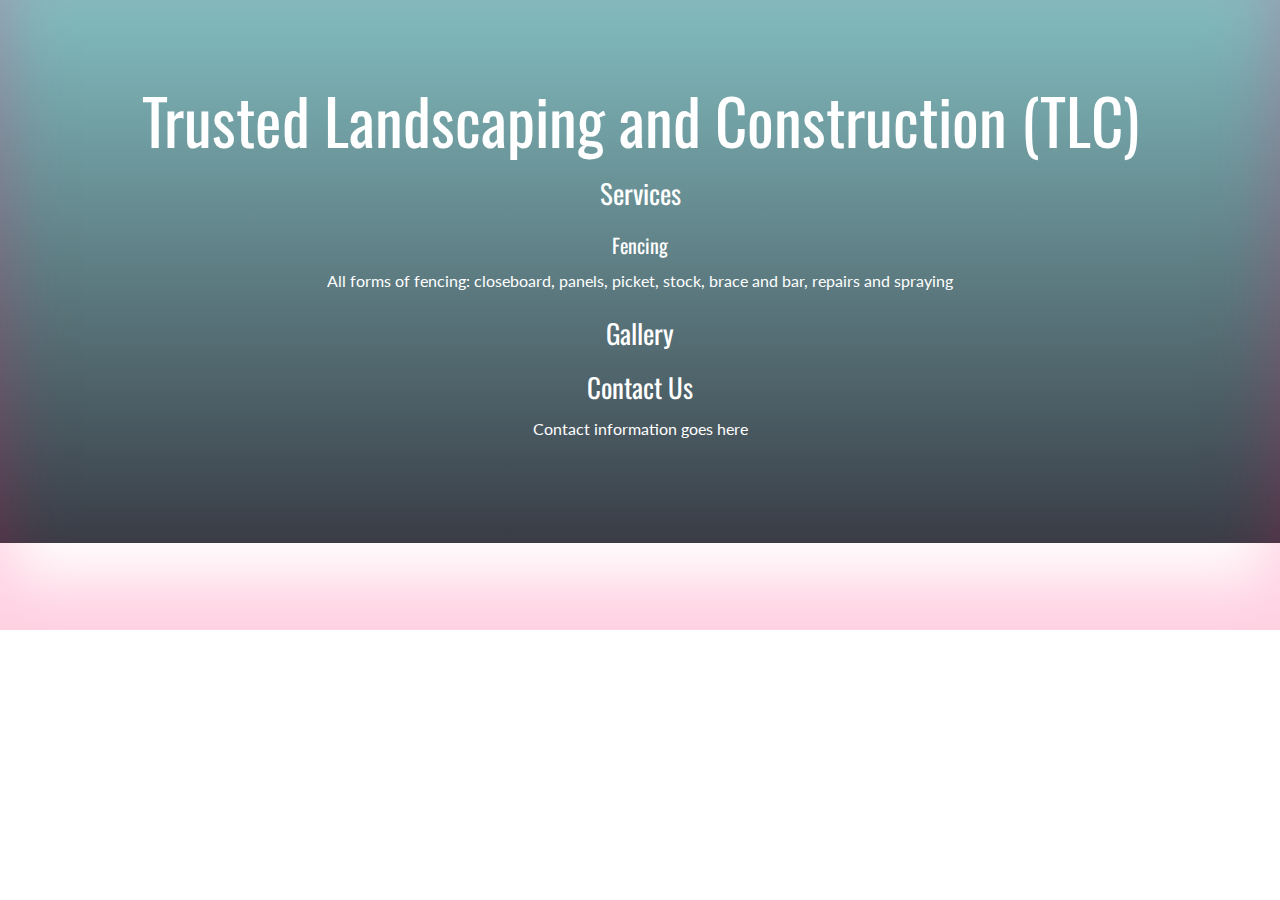
==== commit 89e800ef: "Update components.html" ====
--- a/components.html
+++ b/components.html
@@ -15,211 +15,54 @@
   <link rel="apple-touch-icon" sizes="180x180" href="./assets/apple-icon-180x180.png">
   <link href="./assets/favicon.ico" rel="icon">
 
-  <title>Title page</title>  
+  <title>Trusted Landscaping and Construction</title>  
 
-<link href="./main.d8e0d294.css" rel="stylesheet"></head>
+  <link href="./main.d8e0d294.css" rel="stylesheet">
+</head>
 
-<body class="white">
+<body class="">
 
+ <!-- Add your content of header -->
+<div class="background-color-layer" style="background-image: url('assets/images/img-01.jpg')"></div>
+<main class="content-wrapper">
+  <header class="white-text-container section-container">
+    <div class="text-center">
+      <h1>Trusted Landscaping and Construction (TLC)</h1>
 
-<!-- Add your site or app content here -->
-  <div class="container">
-    <div class="row">
-      <div class="col-xs-12 col-md-6">
+      <!-- Services Section -->
+      <section id="services">
+        <h2>Services</h2>
+        <h3>Fencing</h3>
+        <p>All forms of fencing: closeboard, panels, picket, stock, brace and bar, repairs and spraying</p>
+        <!-- Add similar sections for each service -->
+      </section>
 
-        <div class="template-example">
-          <h2 class="template-title-example">Text</h2>
-          <p>This is bold and this is semi bold and <b>this is extra bold</b>. This is italic and this is extra light and this is light
-          and this is regular. Lorem ipsum dolor sit amet, consectetur adipisicing elit, sed do eiusmod
-          tempor incididunt ut labore et dolore magna aliqua. Ut enim ad minim veniam,
-          quis nostrud exercitation ullamco laboris nisi ut aliquip ex ea commodo
-          consequat. Duis aute irure dolor in reprehenderit in voluptate velit esse
-          cillum dolore eu fugiat nulla pariatur. Excepteur sint occaecat cupidatat non
-          proident, sunt in culpa qui officia deserunt mollit anim id est laborum.
-          </p>
-        </div>
+      <!-- Gallery Section -->
+      <section id="gallery">
+        <h2>Gallery</h2>
+        <!-- Add your images here -->
+      </section>
 
-        <div class="template-example">
-          <h2 class="template-title-example">Headings</h2>
-          
-          <table class="table table-bordered">
-            <tr><td><h1>H1: Heading 1</h1></td></tr>
-            <tr><td><h2>H2: Heading 2</h2></td></tr>
-            <tr><td><h3>H3: Heading 3</h3></td></tr>
-            <tr><td><h4>H4: Heading 4</h4></td></tr>
-          </table>
-          
-        </div>
+      <!-- Contact Section -->
+      <section id="contact">
+        <h2>Contact Us</h2>
+        <p>Contact information goes here</p>
+      </section>
+    </div>
+  </header>
+</main>
 
-        
-        <div class="template-example">
-          <h2 class="template-title-example">List</h2>
-          <div class="row">
-            <div class="col-md-6">
-              <h3 class="template-title-example">Ordered</h3>
-              <ul>
-                <li>Consectetur adipiscing elit</li>
-                <li>Integer molestie lorem at massa</li>
-                <li>Facilisis in pretium nisl aliquet</li>
-                <li>Nulla volutpat aliquam velit</li>
-              </ul>
-            </div>
-            <div class="col-md-6">
-              <h3 class="template-title-example">Number</h3>
-              <ol>
-                <li>Consectetur adipiscing elit</li>
-                <li>Integer molestie lorem at massa</li>
-                <li>Facilisis in pretium nisl aliquet</li>
-                <li>Nulla volutpat aliquam velit</li>
-              </ol>
-            </div>
-          </div>
-        </div>
-        
-      </div>
+<footer class="footer-container white-text-container text-center">
+  <!-- Your existing footer content -->
+</footer>
 
-      <div class="col-xs-12 col-md-6">
-        <div class="template-example">
-          <h2 class="template-title-example">Icons</h2>
-          
-          <div class="row">
-            <div class="col-md-6">
-              <h3 class="template-title-example">Social Round</h2>
-              <ul class="list-icons">
-                <li>
-                  <a href="" class="social-round-icon fa-icon">
-                    <i class="fa fa-facebook"></i>
-                  </a>
-                </li>
-                <li>
-                  <a href="" class="social-round-icon fa-icon">
-                    <i class="fa fa-twitter"></i>
-                  </a>
-                </li>
-                <li>
-                  <a href="" class="social-round-icon fa-icon">
-                    <i class="fa fa-linkedin"></i>
-                  </a>
-                </li>
-                <li>
-                  <a href="" class="social-round-icon fa-icon">
-                    <i class="fa fa-instagram"></i>
-                  </a>
-                </li>
-              </ul>
-            </div>
-            <div class="col-md-6">
-               <h3 class="template-title-example">Basic Icons</h2>
-                <ul class="list-icons">
-                  <li>
-                    <span class="fa-icon">
-                      <i class="fa fa-facebook"></i>
-                    </span>
-                  </li>
-                  <li>
-                    <span class="fa-icon">
-                      <i class="fa fa-twitter"></i>
-                    </span>
-                  </li>
-                  <li>
-                    <span class="fa-icon">
-                      <i class="fa fa-linkedin"></i>
-                    </span>
-                  </li>
-                  <li>
-                    <span class="fa-icon">
-                      <i class="fa fa-instagram"></i>
-                    </span>
-                  </li>
-                </ul>
-            </div>
+<script>
+  document.addEventListener("DOMContentLoaded", function (event) {
+     scrollRevelation('.card');
+  });
+</script>
 
-          </div>
+<!-- Your existing scripts -->
+<script type="text/javascript" src="./main.bc58148c.js"></script></body>
 
-
-          
-
-
-        </div>
-
-        <div class="template-example">
-          <h2 class="template-title-example">Buttons</h2>
-          <div class="row">
-            <div class="col-md-6">
-              <h3 class="template-title-example">Primary</h2>
-              <div class="row">
-                  <div class="col-md-6">
-                  <p><a href="" class="btn btn-primary btn-lg">Primary Large</a></p>
-                  <p><a href="" class="btn btn-primary">Primary </a></p>
-                  <p><a href="" class="btn btn-primary btn-sm">Primary Small</a></p>
-                </div>
-              </div>
-
-              <h3 class="template-title-example">Default</h2>
-              <div class="row">
-                  <div class="col-md-6">
-                  <p><a href="" class="btn btn-default btn-lg">Default Large</a></p>
-                  <p><a href="" class="btn btn-default">Default </a></p>
-                  <p><a href="" class="btn btn-default btn-sm">Default Small</a></p>
-                </div>
-              </div>
-
-            </div>
-
-            <div class="col-md-6">
-              <h3 class="template-title-example">Secondary</h2>
-              <div class="row">
-                  <div class="col-md-6">
-                  <p><a href="" class="btn btn-info btn-lg">Secondary Large</a></p>
-                  <p><a href="" class="btn btn-info">Secondary </a></p>
-                  <p><a href="" class="btn btn-info btn-sm">Secondary Small</a></p>
-                </div>
-              </div>
-            </div>
-          </div>
-        </div>
-        
-        <div class="template-example">
-          <h2 class="template-title-example">Inputs</h2>
-
-            <div class="form-group">
-              <label for="exampleInputEmail1">Email address</label>
-              <input type="email" class="form-control" id="exampleInputEmail1" placeholder="Email">
-            </div>
-
-            <div class="form-group">
-              <select class="form-control">
-                <option>1</option>
-                <option>2</option>
-                <option>3</option>
-                <option>4</option>
-                <option>5</option>
-              </select>
-            </div>
-
-            <div class="form-group">
-              <label class="checkbox-inline">
-                <input 
-                type="checkbox" id="inlineCheckbox1" value="option1"> Email me a copy
-              </label>
-              <label class="checkbox-inline">
-                <input type="checkbox" id="inlineCheckbox2" value="option2"> I am a human
-              </label>
-            </div>
-
-            <div class="form-group">
-              <textarea class="form-control" rows="3" placeholder="Enter your message"></textarea>
-            </div>
-            
-            <div class="alert alert-success" role="alert">Your message was successfully sent</div>
-            <div class="alert alert-danger" role="alert">Your message has not been sent, restart</div>
-        </div>
-
-
-
-
-      </div>
-    </div>
-  </div>
-
-<script type="text/javascript" src="./main.bc58148c.js"></script>+</html>
